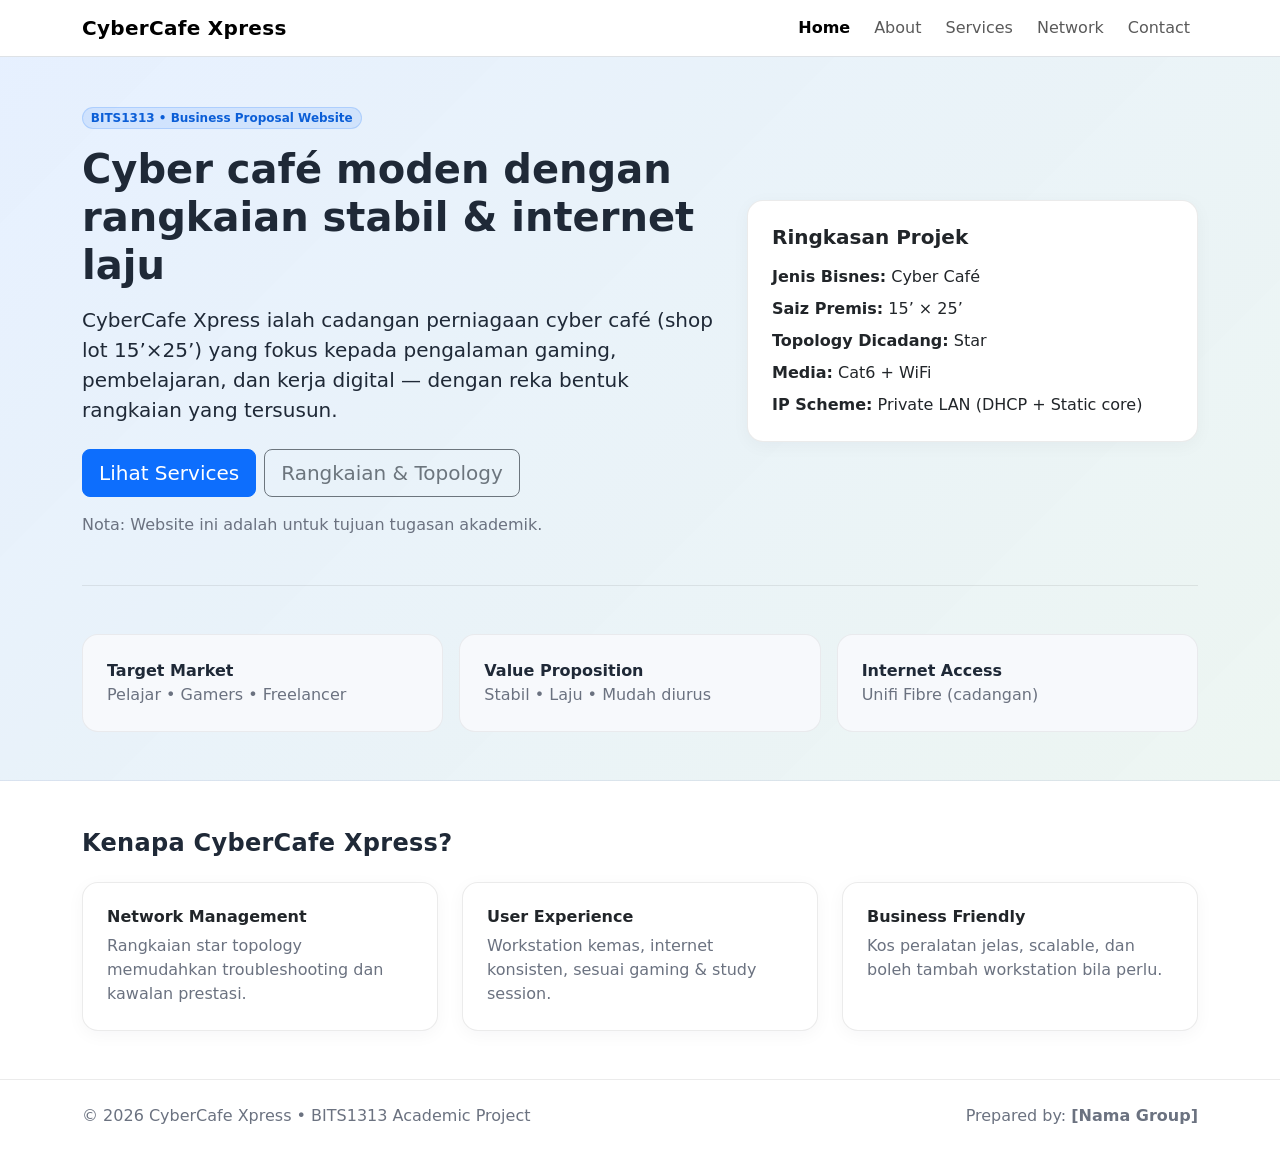
==== index.html @ 9e1070c5 "new file:   about.html 	new file:   assets/css/style.css 	new file:   contact.html 	new file:   inde" ====
<!doctype html>
<html lang="ms">
    <head>
        <meta charset="utf-8">
        <meta name="viewport" content="width=device-width, initial-scale=1">
        <title>CyberCafe Xpress | Home</title>

        <!-- Bootstrap 5.3 (CDN) -->
        <link
            href="https://cdn.jsdelivr.net/npm/bootstrap@5.3.3/dist/css/bootstrap.min.css"
            rel="stylesheet">
        <link href="assets/css/style.css" rel="stylesheet">
    </head>
    <body>

        <!-- Navbar -->
        <nav class="navbar navbar-expand-lg bg-white sticky-top border-bottom">
            <div class="container">
                <a class="navbar-brand fw-semibold" href="index.html">CyberCafe
                    Xpress</a>
                <button class="navbar-toggler" type="button"
                    data-bs-toggle="collapse" data-bs-target="#nav">
                    <span class="navbar-toggler-icon"></span>
                </button>
                <div class="collapse navbar-collapse" id="nav">
                    <ul class="navbar-nav ms-auto gap-lg-2">
                        <li class="nav-item"><a
                                class="nav-link active fw-semibold"
                                href="index.html">Home</a></li>
                        <li class="nav-item"><a class="nav-link"
                                href="about.html">About</a></li>
                        <li class="nav-item"><a class="nav-link"
                                href="services.html">Services</a></li>
                        <li class="nav-item"><a class="nav-link"
                                href="network.html">Network</a></li>
                        <li class="nav-item"><a class="nav-link"
                                href="contact.html">Contact</a></li>
                    </ul>
                </div>
            </div>
        </nav>

        <!-- Hero -->
        <header class="hero py-5">
            <div class="container">
                <div class="row align-items-center g-4">
                    <div class="col-lg-7">
                        <span
                            class="badge badge-soft rounded-pill mb-3">BITS1313
                            • Business Proposal Website</span>
                        <h1 class="display-6 fw-bold mb-3">Cyber café moden
                            dengan rangkaian stabil & internet laju</h1>
                        <p class="lead mb-4">
                            CyberCafe Xpress ialah cadangan perniagaan cyber
                            café (shop lot 15’×25’) yang fokus kepada
                            pengalaman gaming, pembelajaran, dan kerja digital —
                            dengan reka bentuk rangkaian yang tersusun.
                        </p>
                        <div class="d-flex flex-wrap gap-2">
                            <a class="btn btn-primary btn-lg"
                                href="services.html">Lihat Services</a>
                            <a class="btn btn-outline-secondary btn-lg"
                                href="network.html">Rangkaian & Topology</a>
                        </div>
                        <p class="small-muted mt-3 mb-0">
                            Nota: Website ini adalah untuk tujuan tugasan
                            akademik.
                        </p>
                    </div>

                    <div class="col-lg-5">
                        <div class="card rounded-4">
                            <div class="card-body p-4">
                                <h2 class="h5 fw-semibold mb-3">Ringkasan
                                    Projek</h2>
                                <ul class="list-unstyled mb-0">
                                    <li class="mb-2"><span
                                            class="fw-semibold">Jenis
                                            Bisnes:</span> Cyber Café</li>
                                    <li class="mb-2"><span
                                            class="fw-semibold">Saiz
                                            Premis:</span> 15’ × 25’</li>
                                    <li class="mb-2"><span
                                            class="fw-semibold">Topology
                                            Dicadang:</span> Star</li>
                                    <li class="mb-2"><span
                                            class="fw-semibold">Media:</span>
                                        Cat6 + WiFi</li>
                                    <li class="mb-0"><span
                                            class="fw-semibold">IP
                                            Scheme:</span> Private LAN (DHCP +
                                        Static core)</li>
                                </ul>
                            </div>
                        </div>
                    </div>

                </div>

                <hr class="soft my-5">

                <!-- KPI -->
                <div class="row g-3">
                    <div class="col-md-4">
                        <div class="kpi p-4">
                            <div class="fw-semibold">Target Market</div>
                            <div class="small-muted">Pelajar • Gamers •
                                Freelancer</div>
                        </div>
                    </div>
                    <div class="col-md-4">
                        <div class="kpi p-4">
                            <div class="fw-semibold">Value Proposition</div>
                            <div class="small-muted">Stabil • Laju • Mudah
                                diurus</div>
                        </div>
                    </div>
                    <div class="col-md-4">
                        <div class="kpi p-4">
                            <div class="fw-semibold">Internet Access</div>
                            <div class="small-muted">Unifi Fibre
                                (cadangan)</div>
                        </div>
                    </div>
                </div>

            </div>
        </header>

        <!-- Features -->
        <section class="py-5">
            <div class="container">
                <h2 class="h4 fw-bold section-title mb-4">Kenapa CyberCafe
                    Xpress?</h2>
                <div class="row g-4">
                    <div class="col-md-4">
                        <div class="card rounded-4 h-100">
                            <div class="card-body p-4">
                                <h3 class="h6 fw-semibold">Network
                                    Management</h3>
                                <p class="mb-0 small-muted">Rangkaian star
                                    topology memudahkan troubleshooting dan
                                    kawalan prestasi.</p>
                            </div>
                        </div>
                    </div>
                    <div class="col-md-4">
                        <div class="card rounded-4 h-100">
                            <div class="card-body p-4">
                                <h3 class="h6 fw-semibold">User Experience</h3>
                                <p class="mb-0 small-muted">Workstation kemas,
                                    internet konsisten, sesuai gaming & study
                                    session.</p>
                            </div>
                        </div>
                    </div>
                    <div class="col-md-4">
                        <div class="card rounded-4 h-100">
                            <div class="card-body p-4">
                                <h3 class="h6 fw-semibold">Business
                                    Friendly</h3>
                                <p class="mb-0 small-muted">Kos peralatan jelas,
                                    scalable, dan boleh tambah workstation bila
                                    perlu.</p>
                            </div>
                        </div>
                    </div>
                </div>
            </div>
        </section>

        <!-- Footer -->
        <footer class="footer py-4">
            <div
                class="container d-flex flex-wrap justify-content-between align-items-center gap-2">
                <div class="small-muted">© 2026 CyberCafe Xpress • BITS1313
                    Academic Project</div>
                <div class="small-muted">Prepared by: <span
                        class="fw-semibold">[Nama Group]</span></div>
            </div>
        </footer>

        <script
            src="https://cdn.jsdelivr.net/npm/bootstrap@5.3.3/dist/js/bootstrap.bundle.min.js"></script>
    </body>
</html>
---- assets/css/style.css ----
:root {
    --brand: #0d6efd;
    --bg-soft: #f7f9fc;
}

body {
    font-family: system-ui, -apple-system, "Segoe UI", Roboto, Arial, sans-serif;
    color: #1f2937;
}

.navbar-brand {
    letter-spacing: .3px;
}

.hero {
    background: linear-gradient(135deg, rgba(13, 110, 253, .10), rgba(25, 135, 84, .08));
    border-bottom: 1px solid rgba(0, 0, 0, .06);
}

.section-title {
    letter-spacing: .3px;
}

.card {
    border: 1px solid rgba(0, 0, 0, .08);
    box-shadow: 0 4px 18px rgba(15, 23, 42, .04);
}

.badge-soft {
    background: rgba(13, 110, 253, .10);
    color: #0b5ed7;
    border: 1px solid rgba(13, 110, 253, .18);
}

.kpi {
    background: var(--bg-soft);
    border: 1px solid rgba(0, 0, 0, .06);
    border-radius: 1rem;
}

.footer {
    border-top: 1px solid rgba(0, 0, 0, .08);
    background: #fff;
}

.small-muted {
    color: #6b7280;
}

.table thead th {
    background: #f1f5f9;
}

.topology {
    background: var(--bg-soft);
    border: 1px solid rgba(0, 0, 0, .06);
    border-radius: 1rem;
    padding: 1.25rem;
}

.topo-node {
    border: 1px solid rgba(0, 0, 0, .10);
    border-radius: .9rem;
    background: #fff;
    padding: 1rem;
    height: 100%;
}

hr.soft {
    border-top: 1px solid rgba(0, 0, 0, .08);
    opacity: 1;
}
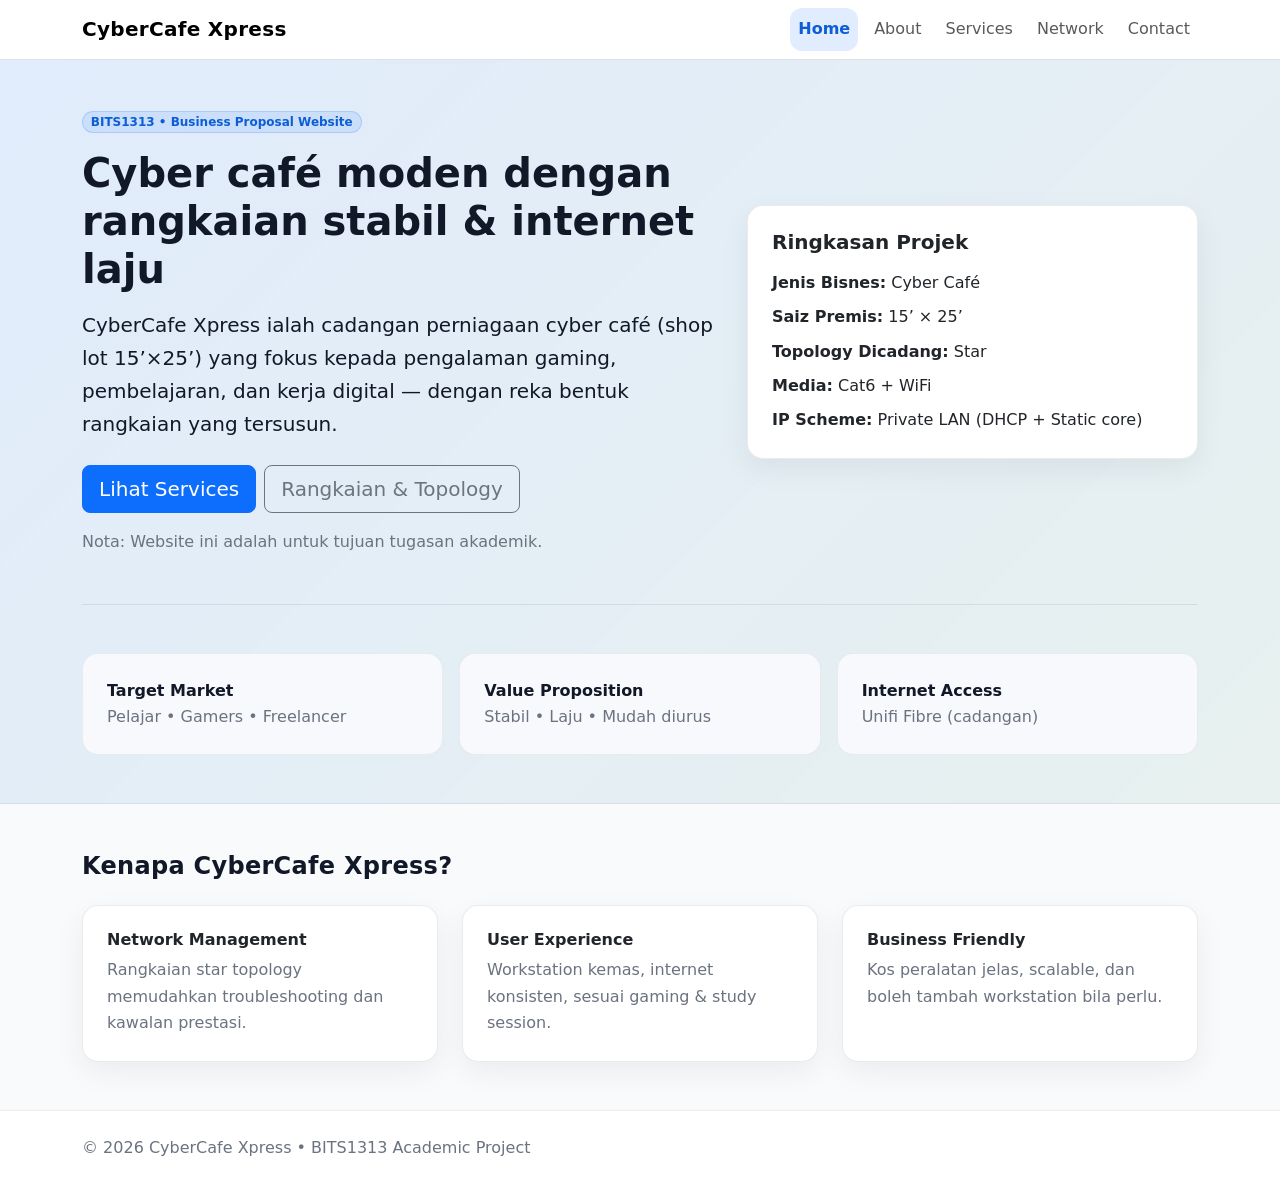
==== commit 1883da7d: "Change the commit message to reflect the changes made." ====
--- a/index.html
+++ b/index.html
@@ -175,8 +175,6 @@
                 class="container d-flex flex-wrap justify-content-between align-items-center gap-2">
                 <div class="small-muted">© 2026 CyberCafe Xpress • BITS1313
                     Academic Project</div>
-                <div class="small-muted">Prepared by: <span
-                        class="fw-semibold">[Nama Group]</span></div>
             </div>
         </footer>
 
--- a/assets/css/style.css
+++ b/assets/css/style.css
@@ -1,15 +1,55 @@
 :root {
     --brand: #0d6efd;
     --bg-soft: #f7f9fc;
+
+    --page-bg: #f8fafc;
+    --surface: #ffffff;
+    --text: #111827;
+    --muted: #6b7280;
+    --border: rgba(15, 23, 42, .10);
+    --shadow: 0 10px 30px rgba(15, 23, 42, .06);
 }
 
 body {
     font-family: system-ui, -apple-system, "Segoe UI", Roboto, Arial, sans-serif;
-    color: #1f2937;
+    background: var(--page-bg);
+    color: var(--text);
+    line-height: 1.65;
+    -webkit-font-smoothing: antialiased;
+    -moz-osx-font-smoothing: grayscale;
+}
+
+a {
+    text-underline-offset: .18em;
+    text-decoration-thickness: .08em;
+}
+
+:focus-visible {
+    outline: 3px solid rgba(13, 110, 253, .35);
+    outline-offset: 2px;
 }
 
 .navbar-brand {
     letter-spacing: .3px;
+}
+
+.navbar {
+    background: rgba(255, 255, 255, .92);
+    backdrop-filter: saturate(120%) blur(8px);
+}
+
+.navbar .nav-link {
+    border-radius: .75rem;
+    padding: .5rem .75rem;
+}
+
+.navbar .nav-link:hover {
+    background: rgba(13, 110, 253, .08);
+}
+
+.navbar .nav-link.active {
+    background: rgba(13, 110, 253, .12);
+    color: #0b5ed7;
 }
 
 .hero {
@@ -22,8 +62,9 @@
 }
 
 .card {
+    background: var(--surface);
     border: 1px solid rgba(0, 0, 0, .08);
-    box-shadow: 0 4px 18px rgba(15, 23, 42, .04);
+    box-shadow: var(--shadow);
 }
 
 .badge-soft {
@@ -44,11 +85,20 @@
 }
 
 .small-muted {
-    color: #6b7280;
+    color: var(--muted);
 }
 
 .table thead th {
     background: #f1f5f9;
+}
+
+.table {
+    --bs-table-border-color: rgba(15, 23, 42, .10);
+}
+
+.table td,
+.table th {
+    vertical-align: middle;
 }
 
 .topology {
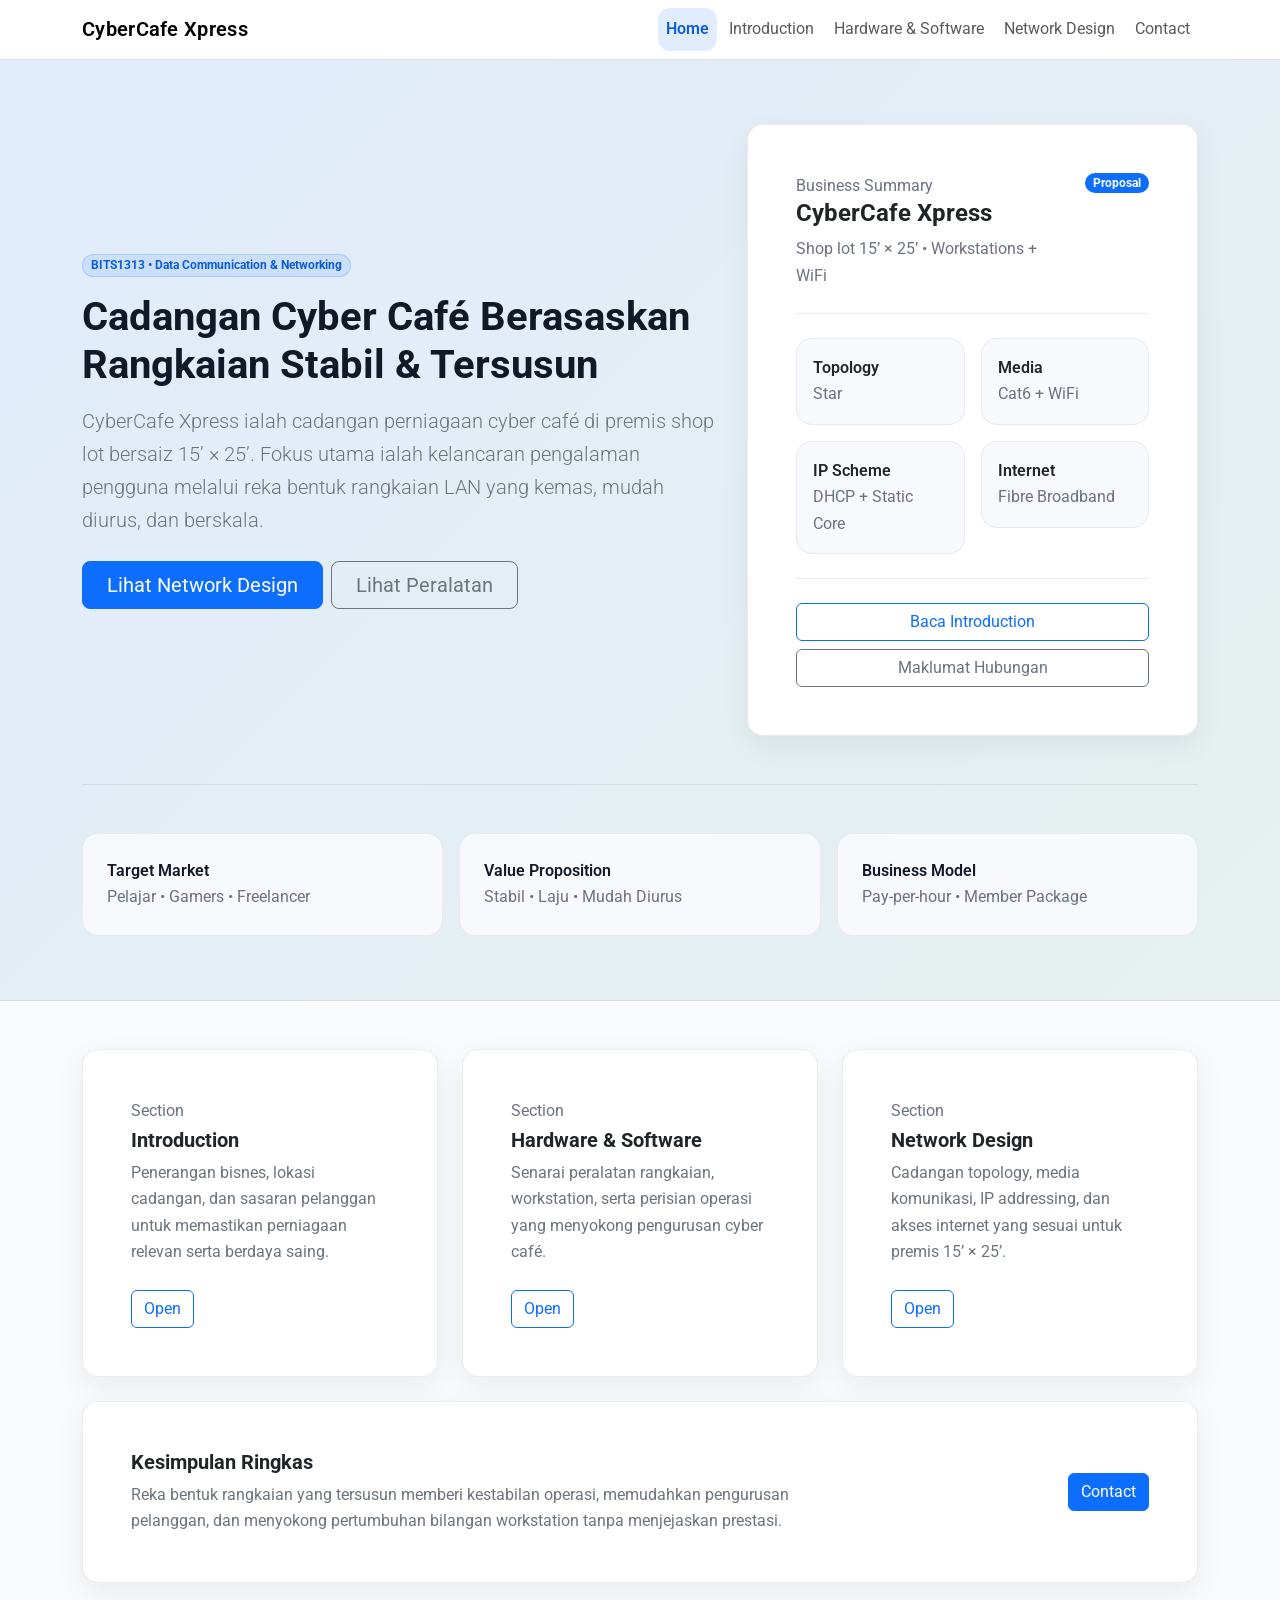
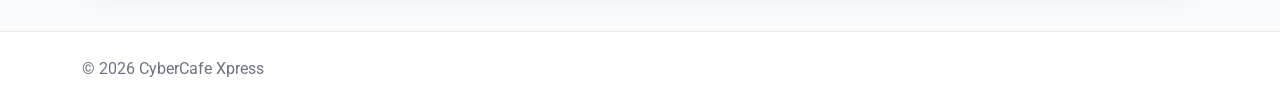
==== commit 2c6ef586: "modified the footer to remove group name references" ====
--- a/index.html
+++ b/index.html
@@ -5,7 +5,9 @@
         <meta name="viewport" content="width=device-width, initial-scale=1">
         <title>CyberCafe Xpress | Home</title>
 
-        <!-- Bootstrap 5.3 (CDN) -->
+        <link
+            href="https://fonts.googleapis.com/css2?family=Google+Sans:wght@400;500;600;700&family=Roboto:wght@400;500;700&display=swap"
+            rel="stylesheet">
         <link
             href="https://cdn.jsdelivr.net/npm/bootstrap@5.3.3/dist/css/bootstrap.min.css"
             rel="stylesheet">
@@ -13,26 +15,31 @@
     </head>
     <body>
 
-        <!-- Navbar -->
-        <nav class="navbar navbar-expand-lg bg-white sticky-top border-bottom">
+        <nav class="navbar navbar-expand-lg sticky-top border-bottom">
             <div class="container">
                 <a class="navbar-brand fw-semibold" href="index.html">CyberCafe
                     Xpress</a>
                 <button class="navbar-toggler" type="button"
-                    data-bs-toggle="collapse" data-bs-target="#nav">
+                    data-bs-toggle="collapse" data-bs-target="#nav"
+                    aria-controls="nav" aria-expanded="false"
+                    aria-label="Toggle navigation">
                     <span class="navbar-toggler-icon"></span>
                 </button>
+
                 <div class="collapse navbar-collapse" id="nav">
-                    <ul class="navbar-nav ms-auto gap-lg-2">
+                    <ul
+                        class="navbar-nav ms-auto gap-lg-1 align-items-lg-center">
                         <li class="nav-item"><a
                                 class="nav-link active fw-semibold"
-                                href="index.html">Home</a></li>
-                        <li class="nav-item"><a class="nav-link"
-                                href="about.html">About</a></li>
-                        <li class="nav-item"><a class="nav-link"
-                                href="services.html">Services</a></li>
-                        <li class="nav-item"><a class="nav-link"
-                                href="network.html">Network</a></li>
+                                href="index.html"
+                                aria-current="page">Home</a></li>
+                        <li class="nav-item"><a class="nav-link"
+                                href="about.html">Introduction</a></li>
+                        <li class="nav-item"><a class="nav-link"
+                                href="services.html">Hardware &
+                                Software</a></li>
+                        <li class="nav-item"><a class="nav-link"
+                                href="network.html">Network Design</a></li>
                         <li class="nav-item"><a class="nav-link"
                                 href="contact.html">Contact</a></li>
                     </ul>
@@ -40,66 +47,100 @@
             </div>
         </nav>
 
-        <!-- Hero -->
         <header class="hero py-5">
-            <div class="container">
+            <div class="container py-lg-3">
                 <div class="row align-items-center g-4">
                     <div class="col-lg-7">
                         <span
                             class="badge badge-soft rounded-pill mb-3">BITS1313
-                            • Business Proposal Website</span>
-                        <h1 class="display-6 fw-bold mb-3">Cyber café moden
-                            dengan rangkaian stabil & internet laju</h1>
-                        <p class="lead mb-4">
+                            • Data Communication & Networking</span>
+                        <h1 class="display-6 fw-bold mb-3">Cadangan Cyber Café
+                            Berasaskan Rangkaian Stabil & Tersusun</h1>
+                        <p class="lead text-secondary mb-4">
                             CyberCafe Xpress ialah cadangan perniagaan cyber
-                            café (shop lot 15’×25’) yang fokus kepada
-                            pengalaman gaming, pembelajaran, dan kerja digital —
-                            dengan reka bentuk rangkaian yang tersusun.
+                            café di premis shop lot bersaiz 15’ × 25’. Fokus
+                            utama ialah
+                            kelancaran pengalaman pengguna melalui reka bentuk
+                            rangkaian LAN yang kemas, mudah diurus, dan
+                            berskala.
                         </p>
                         <div class="d-flex flex-wrap gap-2">
-                            <a class="btn btn-primary btn-lg"
-                                href="services.html">Lihat Services</a>
-                            <a class="btn btn-outline-secondary btn-lg"
-                                href="network.html">Rangkaian & Topology</a>
-                        </div>
-                        <p class="small-muted mt-3 mb-0">
-                            Nota: Website ini adalah untuk tujuan tugasan
-                            akademik.
-                        </p>
+                            <a class="btn btn-primary btn-lg px-4"
+                                href="network.html">Lihat Network Design</a>
+                            <a class="btn btn-outline-secondary btn-lg px-4"
+                                href="services.html">Lihat Peralatan</a>
+                        </div>
                     </div>
 
                     <div class="col-lg-5">
                         <div class="card rounded-4">
-                            <div class="card-body p-4">
-                                <h2 class="h5 fw-semibold mb-3">Ringkasan
-                                    Projek</h2>
-                                <ul class="list-unstyled mb-0">
-                                    <li class="mb-2"><span
-                                            class="fw-semibold">Jenis
-                                            Bisnes:</span> Cyber Café</li>
-                                    <li class="mb-2"><span
-                                            class="fw-semibold">Saiz
-                                            Premis:</span> 15’ × 25’</li>
-                                    <li class="mb-2"><span
-                                            class="fw-semibold">Topology
-                                            Dicadang:</span> Star</li>
-                                    <li class="mb-2"><span
-                                            class="fw-semibold">Media:</span>
-                                        Cat6 + WiFi</li>
-                                    <li class="mb-0"><span
-                                            class="fw-semibold">IP
-                                            Scheme:</span> Private LAN (DHCP +
-                                        Static core)</li>
-                                </ul>
-                            </div>
-                        </div>
-                    </div>
-
+                            <div class="card-body p-4 p-lg-5">
+                                <div
+                                    class="d-flex align-items-start justify-content-between gap-3">
+                                    <div>
+                                        <div class="small-muted">Business
+                                            Summary</div>
+                                        <div class="h4 fw-bold mb-2">CyberCafe
+                                            Xpress</div>
+                                        <div class="small-muted mb-0">Shop lot
+                                            15’ × 25’ • Workstations +
+                                            WiFi</div>
+                                    </div>
+                                    <span
+                                        class="badge text-bg-primary rounded-pill">Proposal</span>
+                                </div>
+
+                                <hr class="soft my-4">
+
+                                <div class="row g-3">
+                                    <div class="col-6">
+                                        <div class="kpi p-3">
+                                            <div
+                                                class="fw-semibold">Topology</div>
+                                            <div class="small-muted">Star</div>
+                                        </div>
+                                    </div>
+                                    <div class="col-6">
+                                        <div class="kpi p-3">
+                                            <div class="fw-semibold">Media</div>
+                                            <div class="small-muted">Cat6 +
+                                                WiFi</div>
+                                        </div>
+                                    </div>
+                                    <div class="col-6">
+                                        <div class="kpi p-3">
+                                            <div class="fw-semibold">IP
+                                                Scheme</div>
+                                            <div class="small-muted">DHCP +
+                                                Static Core</div>
+                                        </div>
+                                    </div>
+                                    <div class="col-6">
+                                        <div class="kpi p-3">
+                                            <div
+                                                class="fw-semibold">Internet</div>
+                                            <div class="small-muted">Fibre
+                                                Broadband</div>
+                                        </div>
+                                    </div>
+                                </div>
+
+                                <hr class="soft my-4">
+
+                                <div class="d-flex flex-wrap gap-2">
+                                    <a class="btn btn-outline-primary w-100"
+                                        href="about.html">Baca Introduction</a>
+                                    <a class="btn btn-outline-secondary w-100"
+                                        href="contact.html">Maklumat
+                                        Hubungan</a>
+                                </div>
+                            </div>
+                        </div>
+                    </div>
                 </div>
 
                 <hr class="soft my-5">
 
-                <!-- KPI -->
                 <div class="row g-3">
                     <div class="col-md-4">
                         <div class="kpi p-4">
@@ -112,69 +153,102 @@
                         <div class="kpi p-4">
                             <div class="fw-semibold">Value Proposition</div>
                             <div class="small-muted">Stabil • Laju • Mudah
-                                diurus</div>
+                                Diurus</div>
                         </div>
                     </div>
                     <div class="col-md-4">
                         <div class="kpi p-4">
-                            <div class="fw-semibold">Internet Access</div>
-                            <div class="small-muted">Unifi Fibre
-                                (cadangan)</div>
-                        </div>
-                    </div>
-                </div>
-
+                            <div class="fw-semibold">Business Model</div>
+                            <div class="small-muted">Pay-per-hour • Member
+                                Package</div>
+                        </div>
+                    </div>
+                </div>
             </div>
         </header>
 
-        <!-- Features -->
-        <section class="py-5">
+        <main class="py-5">
             <div class="container">
-                <h2 class="h4 fw-bold section-title mb-4">Kenapa CyberCafe
-                    Xpress?</h2>
                 <div class="row g-4">
-                    <div class="col-md-4">
+                    <div class="col-lg-4">
                         <div class="card rounded-4 h-100">
-                            <div class="card-body p-4">
-                                <h3 class="h6 fw-semibold">Network
-                                    Management</h3>
-                                <p class="mb-0 small-muted">Rangkaian star
-                                    topology memudahkan troubleshooting dan
-                                    kawalan prestasi.</p>
-                            </div>
-                        </div>
-                    </div>
-                    <div class="col-md-4">
+                            <div class="card-body p-4 p-lg-5">
+                                <div class="small-muted mb-1">Section</div>
+                                <h2 class="h5 fw-bold mb-2">Introduction</h2>
+                                <p class="text-secondary mb-4">
+                                    Penerangan bisnes, lokasi cadangan, dan
+                                    sasaran pelanggan untuk memastikan
+                                    perniagaan relevan serta berdaya saing.
+                                </p>
+                                <a class="btn btn-outline-primary"
+                                    href="about.html">Open</a>
+                            </div>
+                        </div>
+                    </div>
+
+                    <div class="col-lg-4">
                         <div class="card rounded-4 h-100">
-                            <div class="card-body p-4">
-                                <h3 class="h6 fw-semibold">User Experience</h3>
-                                <p class="mb-0 small-muted">Workstation kemas,
-                                    internet konsisten, sesuai gaming & study
-                                    session.</p>
-                            </div>
-                        </div>
-                    </div>
-                    <div class="col-md-4">
+                            <div class="card-body p-4 p-lg-5">
+                                <div class="small-muted mb-1">Section</div>
+                                <h2 class="h5 fw-bold mb-2">Hardware &
+                                    Software</h2>
+                                <p class="text-secondary mb-4">
+                                    Senarai peralatan rangkaian, workstation,
+                                    serta perisian operasi yang menyokong
+                                    pengurusan cyber café.
+                                </p>
+                                <a class="btn btn-outline-primary"
+                                    href="services.html">Open</a>
+                            </div>
+                        </div>
+                    </div>
+
+                    <div class="col-lg-4">
                         <div class="card rounded-4 h-100">
-                            <div class="card-body p-4">
-                                <h3 class="h6 fw-semibold">Business
-                                    Friendly</h3>
-                                <p class="mb-0 small-muted">Kos peralatan jelas,
-                                    scalable, dan boleh tambah workstation bila
-                                    perlu.</p>
-                            </div>
-                        </div>
-                    </div>
-                </div>
-            </div>
-        </section>
-
-        <!-- Footer -->
+                            <div class="card-body p-4 p-lg-5">
+                                <div class="small-muted mb-1">Section</div>
+                                <h2 class="h5 fw-bold mb-2">Network Design</h2>
+                                <p class="text-secondary mb-4">
+                                    Cadangan topology, media komunikasi, IP
+                                    addressing, dan akses internet yang sesuai
+                                    untuk premis 15’ × 25’.
+                                </p>
+                                <a class="btn btn-outline-primary"
+                                    href="network.html">Open</a>
+                            </div>
+                        </div>
+                    </div>
+                </div>
+
+                <div class="card rounded-4 mt-4">
+                    <div class="card-body p-4 p-lg-5">
+                        <div class="row align-items-center g-3">
+                            <div class="col-lg-8">
+                                <h3 class="h5 fw-bold mb-2">Kesimpulan
+                                    Ringkas</h3>
+                                <p class="text-secondary mb-0">
+                                    Reka bentuk rangkaian yang tersusun memberi
+                                    kestabilan operasi, memudahkan pengurusan
+                                    pelanggan, dan
+                                    menyokong pertumbuhan bilangan workstation
+                                    tanpa menjejaskan prestasi.
+                                </p>
+                            </div>
+                            <div class="col-lg-4 text-lg-end">
+                                <a class="btn btn-primary"
+                                    href="contact.html">Contact</a>
+                            </div>
+                        </div>
+                    </div>
+                </div>
+
+            </div>
+        </main>
+
         <footer class="footer py-4">
             <div
                 class="container d-flex flex-wrap justify-content-between align-items-center gap-2">
-                <div class="small-muted">© 2026 CyberCafe Xpress • BITS1313
-                    Academic Project</div>
+                <div class="small-muted">© 2026 CyberCafe Xpress</div>
             </div>
         </footer>
 
--- a/assets/css/style.css
+++ b/assets/css/style.css
@@ -8,10 +8,13 @@
     --muted: #6b7280;
     --border: rgba(15, 23, 42, .10);
     --shadow: 0 10px 30px rgba(15, 23, 42, .06);
+
+    /* Typography */
+    --bs-font-sans-serif: "Google Sans", Roboto, system-ui, -apple-system, "Segoe UI", Arial, sans-serif;
 }
 
 body {
-    font-family: system-ui, -apple-system, "Segoe UI", Roboto, Arial, sans-serif;
+    font-family: var(--bs-font-sans-serif);
     background: var(--page-bg);
     color: var(--text);
     line-height: 1.65;
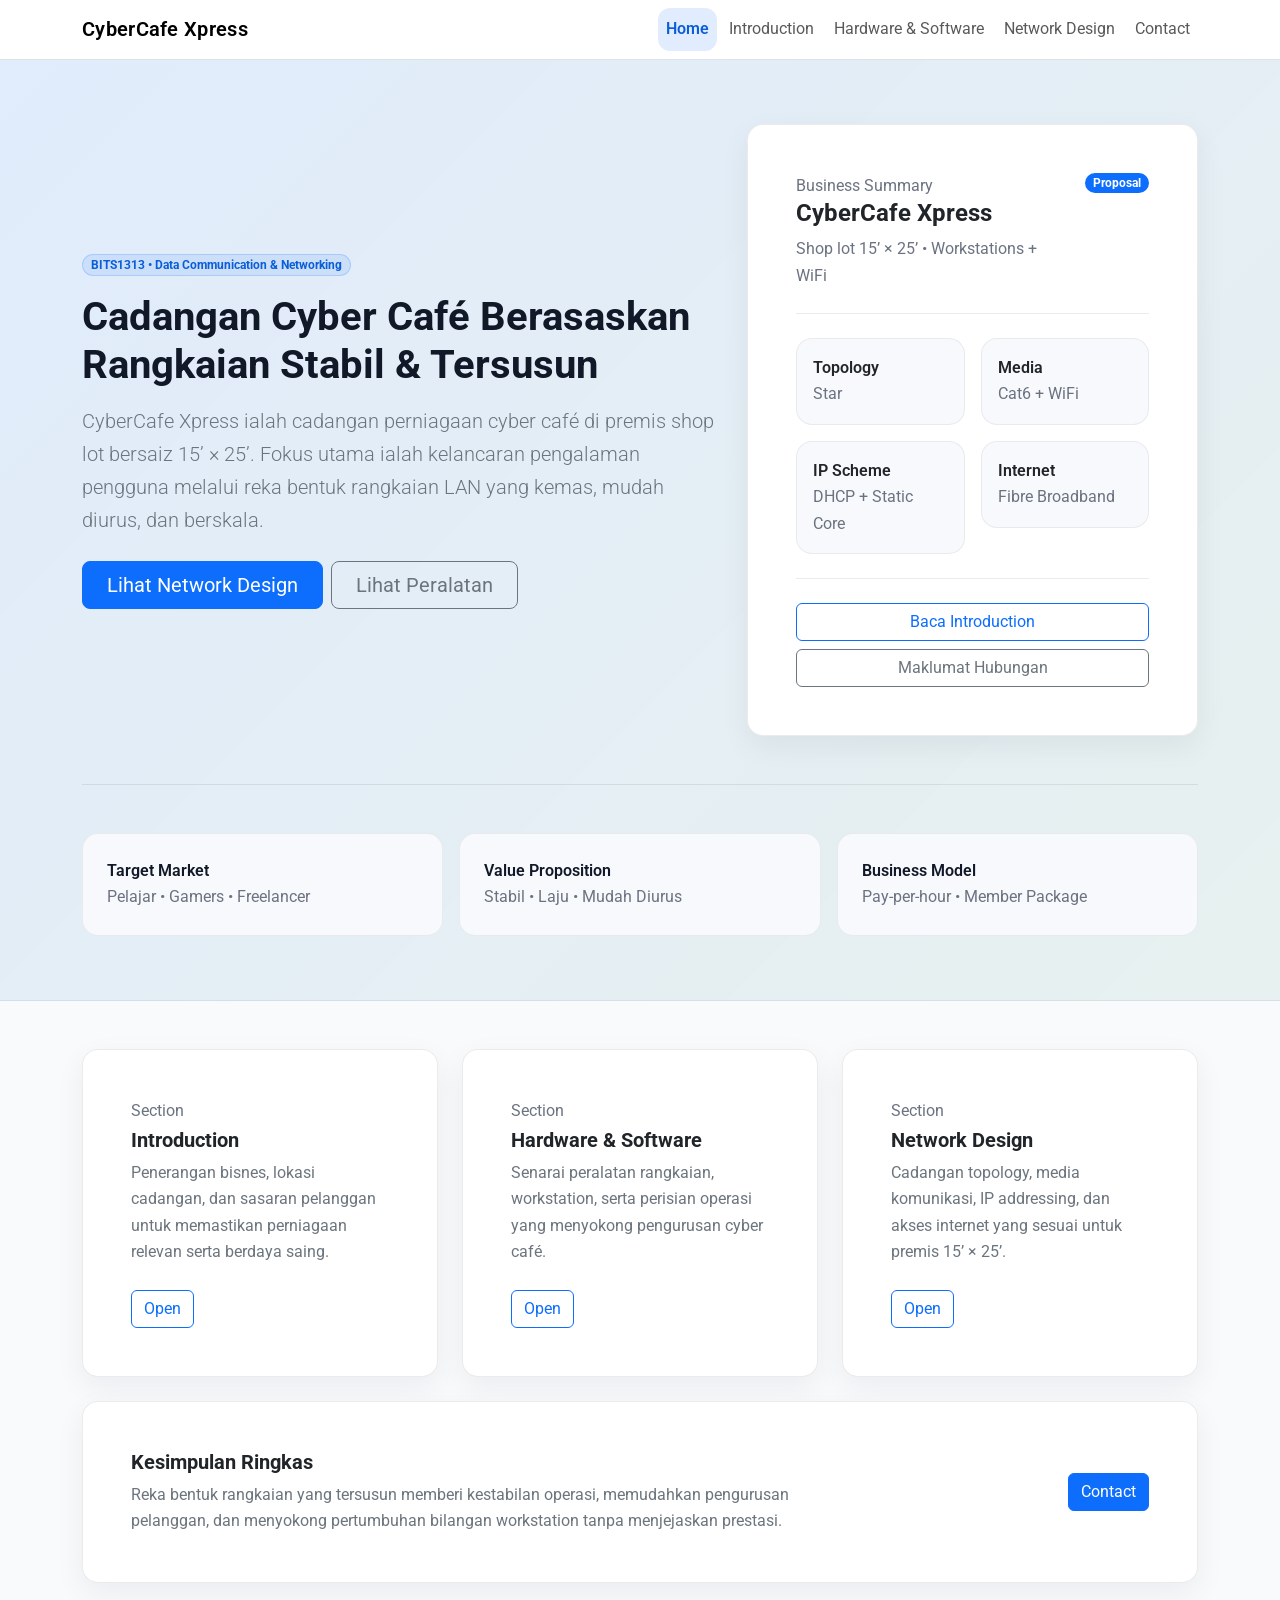
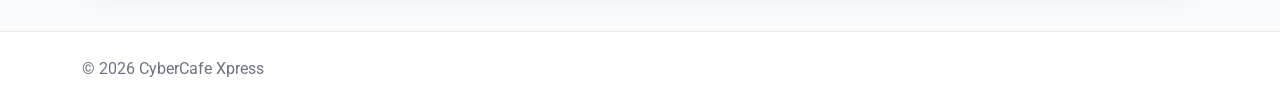
==== commit f90252c1: "Redesign and add AOS animations" ====
--- a/index.html
+++ b/index.html
@@ -11,6 +11,7 @@
         <link
             href="https://cdn.jsdelivr.net/npm/bootstrap@5.3.3/dist/css/bootstrap.min.css"
             rel="stylesheet">
+        <link href="https://unpkg.com/aos@2.3.1/dist/aos.css" rel="stylesheet">
         <link href="assets/css/style.css" rel="stylesheet">
     </head>
     <body>
@@ -50,7 +51,7 @@
         <header class="hero py-5">
             <div class="container py-lg-3">
                 <div class="row align-items-center g-4">
-                    <div class="col-lg-7">
+                    <div class="col-lg-7" data-aos="fade-up">
                         <span
                             class="badge badge-soft rounded-pill mb-3">BITS1313
                             • Data Communication & Networking</span>
@@ -72,7 +73,7 @@
                         </div>
                     </div>
 
-                    <div class="col-lg-5">
+                    <div class="col-lg-5" data-aos="fade-left" data-aos-delay="100">
                         <div class="card rounded-4">
                             <div class="card-body p-4 p-lg-5">
                                 <div
@@ -143,21 +144,21 @@
 
                 <div class="row g-3">
                     <div class="col-md-4">
-                        <div class="kpi p-4">
+                        <div class="kpi p-4" data-aos="zoom-in" data-aos-delay="0">
                             <div class="fw-semibold">Target Market</div>
                             <div class="small-muted">Pelajar • Gamers •
                                 Freelancer</div>
                         </div>
                     </div>
                     <div class="col-md-4">
-                        <div class="kpi p-4">
+                        <div class="kpi p-4" data-aos="zoom-in" data-aos-delay="50">
                             <div class="fw-semibold">Value Proposition</div>
                             <div class="small-muted">Stabil • Laju • Mudah
                                 Diurus</div>
                         </div>
                     </div>
                     <div class="col-md-4">
-                        <div class="kpi p-4">
+                        <div class="kpi p-4" data-aos="zoom-in" data-aos-delay="100">
                             <div class="fw-semibold">Business Model</div>
                             <div class="small-muted">Pay-per-hour • Member
                                 Package</div>
@@ -171,7 +172,7 @@
             <div class="container">
                 <div class="row g-4">
                     <div class="col-lg-4">
-                        <div class="card rounded-4 h-100">
+                        <div class="card rounded-4 h-100" data-aos="fade-up">
                             <div class="card-body p-4 p-lg-5">
                                 <div class="small-muted mb-1">Section</div>
                                 <h2 class="h5 fw-bold mb-2">Introduction</h2>
@@ -187,7 +188,7 @@
                     </div>
 
                     <div class="col-lg-4">
-                        <div class="card rounded-4 h-100">
+                        <div class="card rounded-4 h-100" data-aos="fade-up" data-aos-delay="50">
                             <div class="card-body p-4 p-lg-5">
                                 <div class="small-muted mb-1">Section</div>
                                 <h2 class="h5 fw-bold mb-2">Hardware &
@@ -204,7 +205,7 @@
                     </div>
 
                     <div class="col-lg-4">
-                        <div class="card rounded-4 h-100">
+                        <div class="card rounded-4 h-100" data-aos="fade-up" data-aos-delay="100">
                             <div class="card-body p-4 p-lg-5">
                                 <div class="small-muted mb-1">Section</div>
                                 <h2 class="h5 fw-bold mb-2">Network Design</h2>
@@ -220,7 +221,7 @@
                     </div>
                 </div>
 
-                <div class="card rounded-4 mt-4">
+                <div class="card rounded-4 mt-4" data-aos="fade-up">
                     <div class="card-body p-4 p-lg-5">
                         <div class="row align-items-center g-3">
                             <div class="col-lg-8">
@@ -254,5 +255,15 @@
 
         <script
             src="https://cdn.jsdelivr.net/npm/bootstrap@5.3.3/dist/js/bootstrap.bundle.min.js"></script>
+        <script src="https://unpkg.com/aos@2.3.1/dist/aos.js"></script>
+        <script>
+            AOS.init({
+                once: true,
+                duration: 650,
+                offset: 90,
+                easing: "ease-out",
+                disable: window.matchMedia("(prefers-reduced-motion: reduce)").matches
+            });
+        </script>
     </body>
 </html>
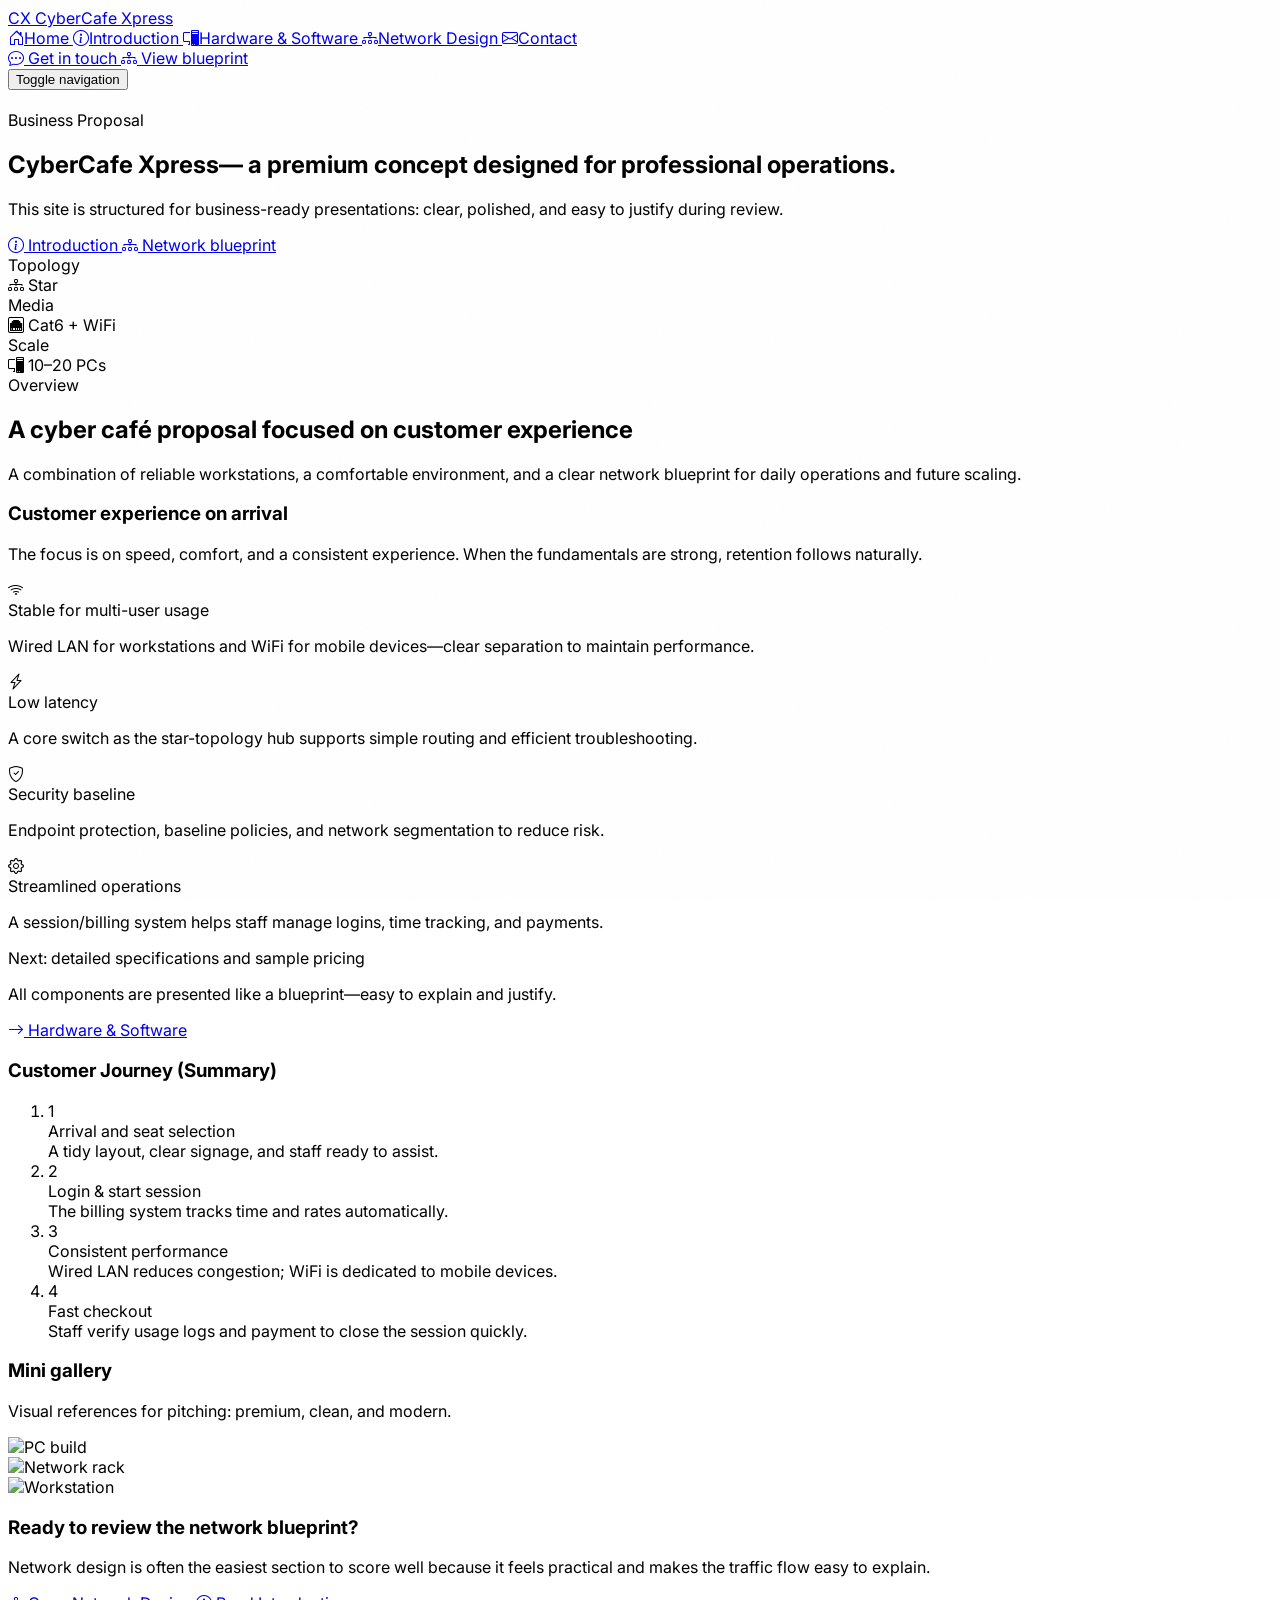
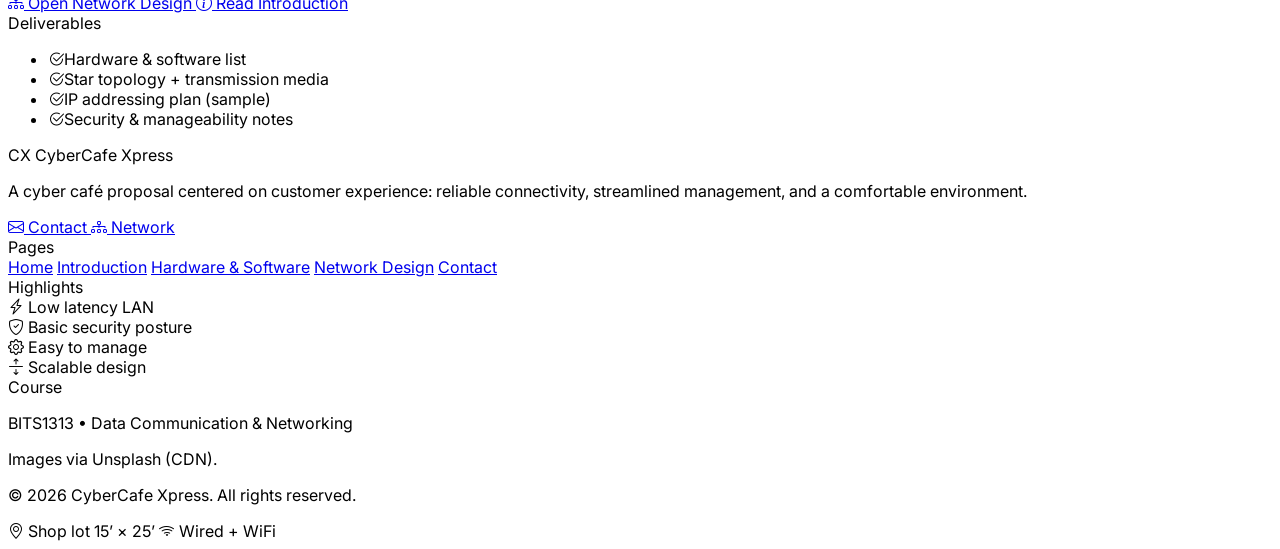
==== commit 7ebb4e34: "New design" ====
--- a/index.html
+++ b/index.html
@@ -1,269 +1,485 @@
 <!doctype html>
-<html lang="ms">
-    <head>
-        <meta charset="utf-8">
-        <meta name="viewport" content="width=device-width, initial-scale=1">
-        <title>CyberCafe Xpress | Home</title>
-
-        <link
-            href="https://fonts.googleapis.com/css2?family=Google+Sans:wght@400;500;600;700&family=Roboto:wght@400;500;700&display=swap"
-            rel="stylesheet">
-        <link
-            href="https://cdn.jsdelivr.net/npm/bootstrap@5.3.3/dist/css/bootstrap.min.css"
-            rel="stylesheet">
-        <link href="https://unpkg.com/aos@2.3.1/dist/aos.css" rel="stylesheet">
-        <link href="assets/css/style.css" rel="stylesheet">
-    </head>
-    <body>
-
-        <nav class="navbar navbar-expand-lg sticky-top border-bottom">
-            <div class="container">
-                <a class="navbar-brand fw-semibold" href="index.html">CyberCafe
-                    Xpress</a>
-                <button class="navbar-toggler" type="button"
-                    data-bs-toggle="collapse" data-bs-target="#nav"
-                    aria-controls="nav" aria-expanded="false"
-                    aria-label="Toggle navigation">
-                    <span class="navbar-toggler-icon"></span>
-                </button>
-
-                <div class="collapse navbar-collapse" id="nav">
-                    <ul
-                        class="navbar-nav ms-auto gap-lg-1 align-items-lg-center">
-                        <li class="nav-item"><a
-                                class="nav-link active fw-semibold"
-                                href="index.html"
-                                aria-current="page">Home</a></li>
-                        <li class="nav-item"><a class="nav-link"
-                                href="about.html">Introduction</a></li>
-                        <li class="nav-item"><a class="nav-link"
-                                href="services.html">Hardware &
-                                Software</a></li>
-                        <li class="nav-item"><a class="nav-link"
-                                href="network.html">Network Design</a></li>
-                        <li class="nav-item"><a class="nav-link"
-                                href="contact.html">Contact</a></li>
-                    </ul>
-                </div>
-            </div>
-        </nav>
-
-        <header class="hero py-5">
-            <div class="container py-lg-3">
-                <div class="row align-items-center g-4">
-                    <div class="col-lg-7" data-aos="fade-up">
-                        <span
-                            class="badge badge-soft rounded-pill mb-3">BITS1313
-                            • Data Communication & Networking</span>
-                        <h1 class="display-6 fw-bold mb-3">Cadangan Cyber Café
-                            Berasaskan Rangkaian Stabil & Tersusun</h1>
-                        <p class="lead text-secondary mb-4">
-                            CyberCafe Xpress ialah cadangan perniagaan cyber
-                            café di premis shop lot bersaiz 15’ × 25’. Fokus
-                            utama ialah
-                            kelancaran pengalaman pengguna melalui reka bentuk
-                            rangkaian LAN yang kemas, mudah diurus, dan
-                            berskala.
+<html lang="en" class="h-full">
+
+<head>
+    <meta charset="utf-8">
+    <meta name="viewport" content="width=device-width, initial-scale=1">
+    <title>CyberCafe Xpress | Home</title>
+    <meta name="description" content="Landing page for the CyberCafe Xpress proposal: customer experience, hardware/software, and network design.">
+    <link rel="preconnect" href="https://fonts.googleapis.com">
+    <link rel="preconnect" href="https://fonts.gstatic.com" crossorigin>
+    <link href="https://fonts.googleapis.com/css2?family=Google+Sans:wght@400;500;600;700&family=Inter:wght@400;500;600;700&display=swap" rel="stylesheet">
+    <link href="https://cdn.jsdelivr.net/npm/bootstrap-icons@1.11.3/font/bootstrap-icons.min.css" rel="stylesheet">
+    <link href="https://unpkg.com/aos@2.3.1/dist/aos.css" rel="stylesheet">
+    <script src="https://cdn.tailwindcss.com"></script>
+    <script>
+        tailwind.config = {
+            theme: {
+                extend: {
+                    fontFamily: {
+                        sans: ['Google Sans', 'Inter', 'ui-sans-serif', 'system-ui', '-apple-system', 'Segoe UI', 'Roboto', 'Arial', 'sans-serif']
+                    },
+                    colors: {
+                        brand: {
+                            50: '#eff6ff',
+                            100: '#dbeafe',
+                            200: '#bfdbfe',
+                            300: '#93c5fd',
+                            400: '#60a5fa',
+                            500: '#3b82f6',
+                            600: '#2563eb',
+                            700: '#1d4ed8',
+                            800: '#1e40af',
+                            900: '#1e3a8a'
+                        },
+                        ink: {
+                            50: '#f8fafc',
+                            100: '#f1f5f9',
+                            200: '#e2e8f0',
+                            300: '#cbd5e1',
+                            400: '#94a3b8',
+                            500: '#64748b',
+                            600: '#475569',
+                            700: '#334155',
+                            800: '#1f2937',
+                            900: '#0b1220',
+                            950: '#05070b'
+                        }
+                    },
+                    boxShadow: {
+                        soft: '0 14px 40px rgba(15, 23, 42, 0.12)',
+                        glow: '0 24px 90px rgba(37, 99, 235, 0.18)'
+                    }
+                }
+            }
+        }
+    </script>
+    <style>
+        :root {
+            color-scheme: light;
+        }
+
+        html {
+            scroll-behavior: smooth;
+        }
+
+        body {
+            font-family: 'Google Sans', Inter, ui-sans-serif, system-ui, -apple-system, 'Segoe UI', Roboto, Arial, sans-serif;
+        }
+
+        [x-cloak] {
+            display: none !important;
+        }
+
+        :focus-visible {
+            outline: 3px solid rgba(37, 99, 235, .35);
+            outline-offset: 3px;
+            border-radius: 14px;
+        }
+
+        /* soft noise */
+        .noise::before {
+            content: '';
+            position: fixed;
+            inset: 0;
+            pointer-events: none;
+            opacity: .06;
+            background-image: url("data:image/svg+xml,%3Csvg xmlns='http://www.w3.org/2000/svg' width='260' height='260'%3E%3Cfilter id='n'%3E%3CfeTurbulence type='fractalNoise' baseFrequency='.8' numOctaves='3' stitchTiles='stitch'/%3E%3C/filter%3E%3Crect width='260' height='260' filter='url(%23n)' opacity='.35'/%3E%3C/svg%3E");
+            mix-blend-mode: multiply;
+        }
+    </style>
+    <script defer src="https://unpkg.com/alpinejs@3.x.x/dist/cdn.min.js"></script>
+</head>
+
+<body class="noise min-h-screen bg-slate-50 text-ink-900 antialiased">
+    <header x-data="{ open:false }" @keydown.escape.window="open=false" class="sticky top-0 z-50">
+        <div class="border-b border-slate-200/70 bg-white/75 backdrop-blur supports-[backdrop-filter]:bg-white/60">
+            <div class="mx-auto max-w-7xl px-4">
+                <div class="flex items-center justify-between py-3">
+                    <a href="index.html" class="group flex items-center gap-3 font-bold tracking-tight">
+                        <span class="relative inline-flex h-10 w-10 items-center justify-center rounded-2xl bg-ink-950 text-white shadow-soft">
+                            <span class="absolute -inset-1 rounded-2xl bg-gradient-to-tr from-brand-600/30 via-sky-400/20 to-fuchsia-500/20 blur opacity-0 transition group-hover:opacity-100"></span>
+                            <span class="relative">CX</span>
+                        </span>
+                        <span class="text-ink-900">CyberCafe Xpress</span>
+                    </a>
+
+                    <nav class="hidden lg:flex items-center gap-1">
+                        <a href="index.html" aria-current="page" class="relative inline-flex items-center gap-2 px-3 py-2 text-sm font-semibold text-ink-900 transition
+                after:absolute after:left-3 after:right-3 after:-bottom-0.5 after:h-px after:bg-brand-600 after:origin-left after:transition after:duration-300 after:scale-x-100 after:opacity-100">
+                            <i class="bi bi-house-door text-[0.95rem]"></i><span>Home</span>
+                        </a>
+                        <a href="about.html" class="relative inline-flex items-center gap-2 px-3 py-2 text-sm font-semibold text-ink-600 hover:text-ink-900 transition
+                after:absolute after:left-3 after:right-3 after:-bottom-0.5 after:h-px after:bg-brand-600 after:origin-left after:transition after:duration-300 after:scale-x-0 after:opacity-0 hover:after:scale-x-100 hover:after:opacity-100">
+                            <i class="bi bi-info-circle text-[0.95rem]"></i><span>Introduction</span>
+                        </a>
+                        <a href="services.html" class="relative inline-flex items-center gap-2 px-3 py-2 text-sm font-semibold text-ink-600 hover:text-ink-900 transition
+                after:absolute after:left-3 after:right-3 after:-bottom-0.5 after:h-px after:bg-brand-600 after:origin-left after:transition after:duration-300 after:scale-x-0 after:opacity-0 hover:after:scale-x-100 hover:after:opacity-100">
+                            <i class="bi bi-pc-display text-[0.95rem]"></i><span>Hardware & Software</span>
+                        </a>
+                        <a href="network.html" class="relative inline-flex items-center gap-2 px-3 py-2 text-sm font-semibold text-ink-600 hover:text-ink-900 transition
+                after:absolute after:left-3 after:right-3 after:-bottom-0.5 after:h-px after:bg-brand-600 after:origin-left after:transition after:duration-300 after:scale-x-0 after:opacity-0 hover:after:scale-x-100 hover:after:opacity-100">
+                            <i class="bi bi-diagram-3 text-[0.95rem]"></i><span>Network Design</span>
+                        </a>
+                        <a href="contact.html" class="relative inline-flex items-center gap-2 px-3 py-2 text-sm font-semibold text-ink-600 hover:text-ink-900 transition
+                after:absolute after:left-3 after:right-3 after:-bottom-0.5 after:h-px after:bg-brand-600 after:origin-left after:transition after:duration-300 after:scale-x-0 after:opacity-0 hover:after:scale-x-100 hover:after:opacity-100">
+                            <i class="bi bi-envelope text-[0.95rem]"></i><span>Contact</span>
+                        </a>
+                    </nav>
+
+                    <div class="hidden lg:flex items-center gap-2">
+                        <a href="contact.html" class="inline-flex items-center gap-2 rounded-2xl border border-slate-200 bg-white px-4 py-2 text-sm font-semibold text-ink-700 shadow-sm transition hover:bg-slate-50">
+                            <i class="bi bi-chat-dots"></i>
+                            Get in touch
+                        </a>
+                        <a href="network.html" class="inline-flex items-center gap-2 rounded-2xl bg-ink-950 px-4 py-2 text-sm font-semibold text-white shadow-soft transition hover:bg-ink-900">
+                            <i class="bi bi-diagram-3"></i>
+                            View blueprint
+                        </a>
+                    </div>
+
+                    <button
+                        @click="open=!open"
+                        :aria-expanded="open.toString()"
+                        aria-controls="mobileMenu"
+                        class="lg:hidden inline-flex items-center justify-center rounded-2xl border border-slate-200 bg-white p-2.5 text-ink-900 shadow-sm hover:bg-slate-50">
+                        <span class="sr-only">Toggle navigation</span>
+                        <div class="relative h-5 w-6">
+                            <span class="absolute left-0 top-1 h-0.5 w-6 bg-ink-950 transition duration-300" :class="open ? 'translate-y-2 rotate-45' : ''"></span>
+                            <span class="absolute left-0 top-2.5 h-0.5 w-6 bg-ink-950 transition duration-300" :class="open ? 'opacity-0' : 'opacity-100'"></span>
+                            <span class="absolute left-0 top-4 h-0.5 w-6 bg-ink-950 transition duration-300" :class="open ? '-translate-y-2 -rotate-45' : ''"></span>
+                        </div>
+                    </button>
+                </div>
+            </div>
+        </div>
+
+        <!-- Mobile overlay -->
+        <div x-show="open" x-cloak x-transition.opacity class="fixed inset-0 z-40 bg-ink-950/40 backdrop-blur-sm" @click="open=false"></div>
+
+        <!-- Mobile menu sheet -->
+        <div
+            id="mobileMenu"
+            x-show="open"
+            x-cloak
+            x-transition:enter="transition ease-out duration-250"
+            x-transition:enter-start="opacity-0 -translate-y-3"
+            x-transition:enter-end="opacity-100 translate-y-0"
+            x-transition:leave="transition ease-in duration-200"
+            x-transition:leave-start="opacity-100 translate-y-0"
+            x-transition:leave-end="opacity-0 -translate-y-3"
+            class="fixed inset-x-0 top-[64px] z-50 lg:hidden">
+            <div class="mx-auto max-w-7xl px-4">
+                <div class="rounded-[1.75rem] border border-slate-200 bg-white p-3 shadow-glow">
+                    <div class="grid gap-2">
+                        <a href="index.html" aria-current="page" @click="open=false" class="flex items-center gap-3 rounded-2xl px-4 py-3 text-sm font-semibold transition bg-ink-900 text-white shadow-sm">
+                            <span class="inline-flex h-9 w-9 items-center justify-center rounded-xl border border-slate-200 bg-white/80 text-ink-900"><i class="bi bi-house-door"></i></span>
+                            <span>Home</span>
+                        </a>
+                        <a href="about.html" @click="open=false" class="flex items-center gap-3 rounded-2xl px-4 py-3 text-sm font-semibold transition text-ink-800 hover:bg-ink-50">
+                            <span class="inline-flex h-9 w-9 items-center justify-center rounded-xl border border-slate-200 bg-white/80 text-ink-900"><i class="bi bi-info-circle"></i></span>
+                            <span>Introduction</span>
+                        </a>
+                        <a href="services.html" @click="open=false" class="flex items-center gap-3 rounded-2xl px-4 py-3 text-sm font-semibold transition text-ink-800 hover:bg-ink-50">
+                            <span class="inline-flex h-9 w-9 items-center justify-center rounded-xl border border-slate-200 bg-white/80 text-ink-900"><i class="bi bi-pc-display"></i></span>
+                            <span>Hardware & Software</span>
+                        </a>
+                        <a href="network.html" @click="open=false" class="flex items-center gap-3 rounded-2xl px-4 py-3 text-sm font-semibold transition text-ink-800 hover:bg-ink-50">
+                            <span class="inline-flex h-9 w-9 items-center justify-center rounded-xl border border-slate-200 bg-white/80 text-ink-900"><i class="bi bi-diagram-3"></i></span>
+                            <span>Network Design</span>
+                        </a>
+                        <a href="contact.html" @click="open=false" class="flex items-center gap-3 rounded-2xl px-4 py-3 text-sm font-semibold transition text-ink-800 hover:bg-ink-50">
+                            <span class="inline-flex h-9 w-9 items-center justify-center rounded-xl border border-slate-200 bg-white/80 text-ink-900"><i class="bi bi-envelope"></i></span>
+                            <span>Contact</span>
+                        </a>
+                    </div>
+
+                    <div class="mt-3 grid grid-cols-2 gap-2">
+                        <a href="contact.html" @click="open=false" class="inline-flex items-center justify-center gap-2 rounded-2xl border border-slate-200 bg-white px-4 py-3 text-sm font-semibold text-ink-800 hover:bg-slate-50">
+                            <i class="bi bi-chat-dots"></i> Contact
+                        </a>
+                        <a href="network.html" @click="open=false" class="inline-flex items-center justify-center gap-2 rounded-2xl bg-ink-950 px-4 py-3 text-sm font-semibold text-white hover:bg-ink-900">
+                            <i class="bi bi-diagram-3"></i> Blueprint
+                        </a>
+                    </div>
+                </div>
+            </div>
+        </div>
+    </header>
+    <section class="relative overflow-hidden">
+        <div class="absolute inset-0">
+            <img src="https://images.unsplash.com/photo-1751151015825-e68d02db0a4f?fm=webp&ixid=M3wxMjA3fDB8MHxwaG90by1wYWdlfHx8fGVufDB8fHx8fA%3D%3D&ixlib=rb-4.1.0&q=60&w=1920" alt="" class="h-full w-full object-cover" loading="eager" fetchpriority="high" decoding="async" referrerpolicy="no-referrer">
+            <div class="absolute inset-0 bg-gradient-to-b from-ink-950/80 via-ink-950/70 to-slate-50"></div>
+            <div class="absolute inset-0 opacity-[0.10] [background-image:linear-gradient(to_right,rgba(255,255,255,.25)_1px,transparent_1px),linear-gradient(to_bottom,rgba(255,255,255,.25)_1px,transparent_1px)] [background-size:72px_72px]"></div>
+        </div>
+
+        <div class="relative mx-auto max-w-7xl px-4 py-14 sm:py-20">
+            <div class="max-w-2xl" data-aos="fade-up">
+                <div class="inline-flex items-center gap-2 rounded-full border border-white/15 bg-white/10 px-4 py-2 text-xs font-bold uppercase tracking-wider text-white backdrop-blur">
+                    <span class="inline-block h-2 w-2 rounded-full bg-brand-500"></span>
+                    Business Proposal
+                </div>
+                <h1 class="mt-5 text-3xl font-bold tracking-tight text-white sm:text-5xl">
+                    CyberCafe Xpress— a premium concept designed for professional operations.
+                </h1>
+                <p class="mt-5 text-base leading-relaxed text-white/80 sm:text-lg">
+                    This site is structured for business-ready presentations: clear, polished, and easy to justify during review.
+                </p>
+
+                <div class="mt-8 flex flex-wrap items-center gap-3">
+                    <a href="about.html" class="inline-flex items-center gap-2 rounded-2xl bg-white px-6 py-3 text-sm font-semibold text-ink-950 shadow-soft transition hover:bg-slate-100">
+                        <i class="bi bi-info-circle"></i> Introduction
+                    </a>
+                    <a href="network.html" class="inline-flex items-center gap-2 rounded-2xl border border-white/20 bg-transparent px-6 py-3 text-sm font-semibold text-white/90 backdrop-blur transition hover:bg-white/10">
+                        <i class="bi bi-diagram-3"></i> Network blueprint
+                    </a>
+                </div>
+            </div>
+
+            <div class="mt-10 grid gap-4 sm:grid-cols-3" data-aos="fade-up" data-aos-delay="100">
+                <div class="rounded-3xl border border-white/10 bg-white/80 p-5 text-black/90 backdrop-blur">
+                    <div class="text-xs font-bold uppercase tracking-wider text-black/60">Topology</div>
+                    <div class="mt-2 flex items-center gap-2 text-sm font-semibold"><i class="bi bi-diagram-3"></i> Star</div>
+                </div>
+                <div class="rounded-3xl border border-white/10 bg-white/80 p-5 text-black/90 backdrop-blur">
+                    <div class="text-xs font-bold uppercase tracking-wider text-black/60">Media</div>
+                    <div class="mt-2 flex items-center gap-2 text-sm font-semibold"><i class="bi bi-ethernet"></i> Cat6 + WiFi</div>
+                </div>
+                <div class="rounded-3xl border border-white/10 bg-white/80 p-5 text-black/90 backdrop-blur">
+                    <div class="text-xs font-bold uppercase tracking-wider text-black/60">Scale</div>
+                    <div class="mt-2 flex items-center gap-2 text-sm font-semibold"><i class="bi bi-pc-display"></i> 10–20 PCs</div>
+                </div>
+            </div>
+        </div>
+    </section>
+    <main class="mx-auto max-w-7xl px-4 py-14">
+        <div class="mb-8 max-w-2xl" data-aos="fade-up">
+            <div class="text-xs font-bold uppercase tracking-wider text-ink-500">Overview</div>
+            <h2 class="mt-2 text-2xl font-bold tracking-tight sm:text-3xl">A cyber café proposal focused on customer experience</h2>
+            <p class="mt-3 text-ink-600">A combination of reliable workstations, a comfortable environment, and a clear network blueprint for daily operations and future scaling.</p>
+        </div>
+
+        <section class="grid gap-6 lg:grid-cols-12 lg:items-start">
+            <div class="lg:col-span-7">
+                <div class="rounded-[2.25rem] border border-slate-200 bg-white p-8 shadow-soft" data-aos="fade-up">
+                    <h3 class="text-lg font-bold">Customer experience on arrival</h3>
+                    <p class="mt-3 text-sm text-ink-600">
+                        The focus is on speed, comfort, and a consistent experience. When the fundamentals are strong, retention follows naturally.
+                    </p>
+
+                    <div class="mt-6 grid gap-4 sm:grid-cols-2">
+                        <div class="rounded-3xl border border-slate-200 bg-white p-6 shadow-sm">
+                            <div class="flex items-center gap-3">
+                                <span class="inline-flex h-12 w-12 items-center justify-center rounded-2xl bg-brand-50 text-brand-700 border border-brand-200">
+                                    <i class="bi bi-wifi text-xl"></i>
+                                </span>
+                                <div class="font-semibold">Stable for multi-user usage</div>
+                            </div>
+                            <p class="mt-3 text-sm text-ink-600">Wired LAN for workstations and WiFi for mobile devices—clear separation to maintain performance.</p>
+                        </div>
+
+                        <div class="rounded-3xl border border-slate-200 bg-white p-6 shadow-sm">
+                            <div class="flex items-center gap-3">
+                                <span class="inline-flex h-12 w-12 items-center justify-center rounded-2xl bg-brand-50 text-brand-700 border border-brand-200">
+                                    <i class="bi bi-lightning-charge text-xl"></i>
+                                </span>
+                                <div class="font-semibold">Low latency</div>
+                            </div>
+                            <p class="mt-3 text-sm text-ink-600">A core switch as the star-topology hub supports simple routing and efficient troubleshooting.</p>
+                        </div>
+
+                        <div class="rounded-3xl border border-slate-200 bg-white p-6 shadow-sm">
+                            <div class="flex items-center gap-3">
+                                <span class="inline-flex h-12 w-12 items-center justify-center rounded-2xl bg-brand-50 text-brand-700 border border-brand-200">
+                                    <i class="bi bi-shield-check text-xl"></i>
+                                </span>
+                                <div class="font-semibold">Security baseline</div>
+                            </div>
+                            <p class="mt-3 text-sm text-ink-600">Endpoint protection, baseline policies, and network segmentation to reduce risk.</p>
+                        </div>
+
+                        <div class="rounded-3xl border border-slate-200 bg-white p-6 shadow-sm">
+                            <div class="flex items-center gap-3">
+                                <span class="inline-flex h-12 w-12 items-center justify-center rounded-2xl bg-brand-50 text-brand-700 border border-brand-200">
+                                    <i class="bi bi-gear text-xl"></i>
+                                </span>
+                                <div class="font-semibold">Streamlined operations</div>
+                            </div>
+                            <p class="mt-3 text-sm text-ink-600">A session/billing system helps staff manage logins, time tracking, and payments.</p>
+                        </div>
+                    </div>
+
+                    <div class="mt-10 rounded-[2rem] border border-slate-200 bg-ink-50 p-6">
+                        <div class="flex flex-col gap-4 sm:flex-row sm:items-center sm:justify-between">
+                            <div>
+                                <div class="text-sm font-semibold">Next: detailed specifications and sample pricing</div>
+                                <p class="mt-1 text-sm text-ink-600">All components are presented like a blueprint—easy to explain and justify.</p>
+                            </div>
+                            <a href="services.html" class="inline-flex items-center justify-center gap-2 rounded-2xl bg-ink-950 px-5 py-3 text-sm font-semibold text-white shadow-soft transition hover:bg-ink-900">
+                                <i class="bi bi-arrow-right"></i> Hardware & Software
+                            </a>
+                        </div>
+                    </div>
+                </div>
+            </div>
+
+            <aside class="lg:col-span-5 space-y-4">
+                <div class="rounded-[2.25rem] border border-slate-200 bg-white p-8 shadow-soft" data-aos="fade-left" data-aos-delay="100">
+                    <h3 class="text-lg font-bold">Customer Journey (Summary)</h3>
+                    <ol class="mt-5 space-y-4 text-sm text-ink-600">
+                        <li class="flex gap-3">
+                            <span class="mt-0.5 inline-flex h-7 w-7 items-center justify-center rounded-xl bg-brand-600 text-white font-bold">1</span>
+                            <div><span class="font-semibold text-ink-900">Arrival and seat selection</span>
+                                <div class="text-ink-600">A tidy layout, clear signage, and staff ready to assist.</div>
+                            </div>
+                        </li>
+                        <li class="flex gap-3">
+                            <span class="mt-0.5 inline-flex h-7 w-7 items-center justify-center rounded-xl bg-brand-600 text-white font-bold">2</span>
+                            <div><span class="font-semibold text-ink-900">Login & start session</span>
+                                <div class="text-ink-600">The billing system tracks time and rates automatically.</div>
+                            </div>
+                        </li>
+                        <li class="flex gap-3">
+                            <span class="mt-0.5 inline-flex h-7 w-7 items-center justify-center rounded-xl bg-brand-600 text-white font-bold">3</span>
+                            <div><span class="font-semibold text-ink-900">Consistent performance</span>
+                                <div class="text-ink-600">Wired LAN reduces congestion; WiFi is dedicated to mobile devices.</div>
+                            </div>
+                        </li>
+                        <li class="flex gap-3">
+                            <span class="mt-0.5 inline-flex h-7 w-7 items-center justify-center rounded-xl bg-brand-600 text-white font-bold">4</span>
+                            <div><span class="font-semibold text-ink-900">Fast checkout</span>
+                                <div class="text-ink-600">Staff verify usage logs and payment to close the session quickly.</div>
+                            </div>
+                        </li>
+                    </ol>
+                </div>
+
+                <div class="rounded-[2.25rem] border border-slate-200 bg-white p-8 shadow-soft" data-aos="fade-left" data-aos-delay="160">
+                    <h3 class="text-lg font-bold">Mini gallery</h3>
+                    <p class="mt-3 text-sm text-ink-600">Visual references for pitching: premium, clean, and modern.</p>
+                    <div class="mt-5 grid grid-cols-3 gap-3">
+                        <div class="overflow-hidden rounded-2xl border border-slate-200">
+                            <img src="https://images.unsplash.com/photo-1640865993619-cb8f720bf908?fm=webp&ixid=M3wxMjA3fDB8MHxwaG90by1wYWdlfHx8fGVufDB8fHx8fA%3D%3D&ixlib=rb-4.1.0&q=60&w=900" alt="PC build" class="h-24 w-full object-cover" loading="lazy" decoding="async" referrerpolicy="no-referrer">
+                        </div>
+                        <div class="overflow-hidden rounded-2xl border border-slate-200">
+                            <img src="https://images.unsplash.com/photo-1752336459369-d7ff0ab9da43?fm=webp&ixid=M3wxMjA3fDB8MHxwaG90by1wYWdlfHx8fGVufDB8fHx8fA%3D%3D&ixlib=rb-4.1.0&q=60&w=900" alt="Network rack" class="h-24 w-full object-cover" loading="lazy" decoding="async" referrerpolicy="no-referrer">
+                        </div>
+                        <div class="overflow-hidden rounded-2xl border border-slate-200">
+                            <img src="https://images.unsplash.com/photo-1738245494097-9b1e3971c3eb?fm=webp&ixid=M3wxMjA3fDB8MHxwaG90by1wYWdlfHx8fGVufDB8fHx8fA%3D%3D&ixlib=rb-4.1.0&q=60&w=900" alt="Workstation" class="h-24 w-full object-cover" loading="lazy" decoding="async" referrerpolicy="no-referrer">
+                        </div>
+                    </div>
+                </div>
+            </aside>
+        </section>
+
+        <section class="mt-14" data-aos="fade-up">
+            <div class="rounded-[2.5rem] border border-slate-200 bg-white p-10 shadow-soft">
+                <div class="grid gap-8 lg:grid-cols-12 lg:items-center">
+                    <div class="lg:col-span-7">
+                        <h3 class="text-2xl font-bold tracking-tight">Ready to review the network blueprint?</h3>
+                        <p class="mt-3 text-ink-600">
+                            Network design is often the easiest section to score well because it feels practical and makes the traffic flow easy to explain.
                         </p>
-                        <div class="d-flex flex-wrap gap-2">
-                            <a class="btn btn-primary btn-lg px-4"
-                                href="network.html">Lihat Network Design</a>
-                            <a class="btn btn-outline-secondary btn-lg px-4"
-                                href="services.html">Lihat Peralatan</a>
-                        </div>
-                    </div>
-
-                    <div class="col-lg-5" data-aos="fade-left" data-aos-delay="100">
-                        <div class="card rounded-4">
-                            <div class="card-body p-4 p-lg-5">
-                                <div
-                                    class="d-flex align-items-start justify-content-between gap-3">
-                                    <div>
-                                        <div class="small-muted">Business
-                                            Summary</div>
-                                        <div class="h4 fw-bold mb-2">CyberCafe
-                                            Xpress</div>
-                                        <div class="small-muted mb-0">Shop lot
-                                            15’ × 25’ • Workstations +
-                                            WiFi</div>
-                                    </div>
-                                    <span
-                                        class="badge text-bg-primary rounded-pill">Proposal</span>
-                                </div>
-
-                                <hr class="soft my-4">
-
-                                <div class="row g-3">
-                                    <div class="col-6">
-                                        <div class="kpi p-3">
-                                            <div
-                                                class="fw-semibold">Topology</div>
-                                            <div class="small-muted">Star</div>
-                                        </div>
-                                    </div>
-                                    <div class="col-6">
-                                        <div class="kpi p-3">
-                                            <div class="fw-semibold">Media</div>
-                                            <div class="small-muted">Cat6 +
-                                                WiFi</div>
-                                        </div>
-                                    </div>
-                                    <div class="col-6">
-                                        <div class="kpi p-3">
-                                            <div class="fw-semibold">IP
-                                                Scheme</div>
-                                            <div class="small-muted">DHCP +
-                                                Static Core</div>
-                                        </div>
-                                    </div>
-                                    <div class="col-6">
-                                        <div class="kpi p-3">
-                                            <div
-                                                class="fw-semibold">Internet</div>
-                                            <div class="small-muted">Fibre
-                                                Broadband</div>
-                                        </div>
-                                    </div>
-                                </div>
-
-                                <hr class="soft my-4">
-
-                                <div class="d-flex flex-wrap gap-2">
-                                    <a class="btn btn-outline-primary w-100"
-                                        href="about.html">Baca Introduction</a>
-                                    <a class="btn btn-outline-secondary w-100"
-                                        href="contact.html">Maklumat
-                                        Hubungan</a>
-                                </div>
-                            </div>
-                        </div>
-                    </div>
-                </div>
-
-                <hr class="soft my-5">
-
-                <div class="row g-3">
-                    <div class="col-md-4">
-                        <div class="kpi p-4" data-aos="zoom-in" data-aos-delay="0">
-                            <div class="fw-semibold">Target Market</div>
-                            <div class="small-muted">Pelajar • Gamers •
-                                Freelancer</div>
-                        </div>
-                    </div>
-                    <div class="col-md-4">
-                        <div class="kpi p-4" data-aos="zoom-in" data-aos-delay="50">
-                            <div class="fw-semibold">Value Proposition</div>
-                            <div class="small-muted">Stabil • Laju • Mudah
-                                Diurus</div>
-                        </div>
-                    </div>
-                    <div class="col-md-4">
-                        <div class="kpi p-4" data-aos="zoom-in" data-aos-delay="100">
-                            <div class="fw-semibold">Business Model</div>
-                            <div class="small-muted">Pay-per-hour • Member
-                                Package</div>
-                        </div>
-                    </div>
-                </div>
-            </div>
-        </header>
-
-        <main class="py-5">
-            <div class="container">
-                <div class="row g-4">
-                    <div class="col-lg-4">
-                        <div class="card rounded-4 h-100" data-aos="fade-up">
-                            <div class="card-body p-4 p-lg-5">
-                                <div class="small-muted mb-1">Section</div>
-                                <h2 class="h5 fw-bold mb-2">Introduction</h2>
-                                <p class="text-secondary mb-4">
-                                    Penerangan bisnes, lokasi cadangan, dan
-                                    sasaran pelanggan untuk memastikan
-                                    perniagaan relevan serta berdaya saing.
-                                </p>
-                                <a class="btn btn-outline-primary"
-                                    href="about.html">Open</a>
-                            </div>
-                        </div>
-                    </div>
-
-                    <div class="col-lg-4">
-                        <div class="card rounded-4 h-100" data-aos="fade-up" data-aos-delay="50">
-                            <div class="card-body p-4 p-lg-5">
-                                <div class="small-muted mb-1">Section</div>
-                                <h2 class="h5 fw-bold mb-2">Hardware &
-                                    Software</h2>
-                                <p class="text-secondary mb-4">
-                                    Senarai peralatan rangkaian, workstation,
-                                    serta perisian operasi yang menyokong
-                                    pengurusan cyber café.
-                                </p>
-                                <a class="btn btn-outline-primary"
-                                    href="services.html">Open</a>
-                            </div>
-                        </div>
-                    </div>
-
-                    <div class="col-lg-4">
-                        <div class="card rounded-4 h-100" data-aos="fade-up" data-aos-delay="100">
-                            <div class="card-body p-4 p-lg-5">
-                                <div class="small-muted mb-1">Section</div>
-                                <h2 class="h5 fw-bold mb-2">Network Design</h2>
-                                <p class="text-secondary mb-4">
-                                    Cadangan topology, media komunikasi, IP
-                                    addressing, dan akses internet yang sesuai
-                                    untuk premis 15’ × 25’.
-                                </p>
-                                <a class="btn btn-outline-primary"
-                                    href="network.html">Open</a>
-                            </div>
-                        </div>
-                    </div>
-                </div>
-
-                <div class="card rounded-4 mt-4" data-aos="fade-up">
-                    <div class="card-body p-4 p-lg-5">
-                        <div class="row align-items-center g-3">
-                            <div class="col-lg-8">
-                                <h3 class="h5 fw-bold mb-2">Kesimpulan
-                                    Ringkas</h3>
-                                <p class="text-secondary mb-0">
-                                    Reka bentuk rangkaian yang tersusun memberi
-                                    kestabilan operasi, memudahkan pengurusan
-                                    pelanggan, dan
-                                    menyokong pertumbuhan bilangan workstation
-                                    tanpa menjejaskan prestasi.
-                                </p>
-                            </div>
-                            <div class="col-lg-4 text-lg-end">
-                                <a class="btn btn-primary"
-                                    href="contact.html">Contact</a>
-                            </div>
-                        </div>
-                    </div>
-                </div>
-
-            </div>
-        </main>
-
-        <footer class="footer py-4">
-            <div
-                class="container d-flex flex-wrap justify-content-between align-items-center gap-2">
-                <div class="small-muted">© 2026 CyberCafe Xpress</div>
-            </div>
-        </footer>
-
-        <script
-            src="https://cdn.jsdelivr.net/npm/bootstrap@5.3.3/dist/js/bootstrap.bundle.min.js"></script>
-        <script src="https://unpkg.com/aos@2.3.1/dist/aos.js"></script>
-        <script>
-            AOS.init({
-                once: true,
-                duration: 650,
-                offset: 90,
-                easing: "ease-out",
-                disable: window.matchMedia("(prefers-reduced-motion: reduce)").matches
-            });
-        </script>
-    </body>
+                        <div class="mt-7 flex flex-wrap gap-3">
+                            <a href="network.html" class="inline-flex items-center gap-2 rounded-2xl bg-brand-600 px-6 py-3 text-sm font-semibold text-white shadow-soft transition hover:bg-brand-700">
+                                <i class="bi bi-diagram-3"></i> Open Network Design
+                            </a>
+                            <a href="about.html" class="inline-flex items-center gap-2 rounded-2xl border border-slate-200 bg-white px-6 py-3 text-sm font-semibold text-ink-800 hover:bg-slate-50">
+                                <i class="bi bi-info-circle"></i> Read Introduction
+                            </a>
+                        </div>
+                    </div>
+                    <div class="lg:col-span-5">
+                        <div class="rounded-[2rem] border border-slate-200 bg-ink-50 p-6">
+                            <div class="text-xs font-bold uppercase tracking-wider text-ink-500">Deliverables</div>
+                            <ul class="mt-4 space-y-3 text-sm text-ink-700">
+                                <li class="flex gap-3"><i class="bi bi-check2-circle text-brand-700"></i><span>Hardware & software list</span></li>
+                                <li class="flex gap-3"><i class="bi bi-check2-circle text-brand-700"></i><span>Star topology + transmission media</span></li>
+                                <li class="flex gap-3"><i class="bi bi-check2-circle text-brand-700"></i><span>IP addressing plan (sample)</span></li>
+                                <li class="flex gap-3"><i class="bi bi-check2-circle text-brand-700"></i><span>Security & manageability notes</span></li>
+                            </ul>
+                        </div>
+                    </div>
+                </div>
+            </div>
+        </section>
+    </main>
+    <footer class="mt-16 border-t border-slate-200 bg-white">
+        <div class="mx-auto max-w-7xl px-4 py-12">
+            <div class="grid gap-10 md:grid-cols-12">
+                <div class="md:col-span-5">
+                    <div class="flex items-center gap-3 font-bold tracking-tight text-ink-900">
+                        <span class="inline-flex h-10 w-10 items-center justify-center rounded-2xl bg-ink-950 text-white">CX</span>
+                        <span>CyberCafe Xpress</span>
+                    </div>
+                    <p class="mt-4 max-w-md text-sm text-ink-600">
+                        A cyber café proposal centered on customer experience: reliable connectivity, streamlined management, and a comfortable environment.
+                    </p>
+
+                    <div class="mt-6 flex items-center gap-3 text-sm">
+                        <a class="inline-flex items-center gap-2 rounded-xl border border-slate-200 bg-white px-3 py-2 font-semibold text-ink-700 hover:bg-slate-50" href="contact.html">
+                            <i class="bi bi-envelope"></i> Contact
+                        </a>
+                        <a class="inline-flex items-center gap-2 rounded-xl border border-slate-200 bg-white px-3 py-2 font-semibold text-ink-700 hover:bg-slate-50" href="network.html">
+                            <i class="bi bi-diagram-3"></i> Network
+                        </a>
+                    </div>
+                </div>
+
+                <div class="md:col-span-7">
+                    <div class="grid gap-8 sm:grid-cols-3">
+                        <div>
+                            <div class="text-xs font-bold uppercase tracking-wider text-ink-500">Pages</div>
+                            <div class="mt-4 space-y-2 text-sm">
+                                <a class="block text-ink-700 hover:text-ink-900" href="index.html">Home</a>
+                                <a class="block text-ink-700 hover:text-ink-900" href="about.html">Introduction</a>
+                                <a class="block text-ink-700 hover:text-ink-900" href="services.html">Hardware & Software</a>
+                                <a class="block text-ink-700 hover:text-ink-900" href="network.html">Network Design</a>
+                                <a class="block text-ink-700 hover:text-ink-900" href="contact.html">Contact</a>
+                            </div>
+                        </div>
+
+                        <div>
+                            <div class="text-xs font-bold uppercase tracking-wider text-ink-500">Highlights</div>
+                            <div class="mt-4 space-y-2 text-sm text-ink-700">
+                                <div class="flex items-center gap-2"><i class="bi bi-lightning-charge text-brand-700"></i> Low latency LAN</div>
+                                <div class="flex items-center gap-2"><i class="bi bi-shield-check text-brand-700"></i> Basic security posture</div>
+                                <div class="flex items-center gap-2"><i class="bi bi-gear text-brand-700"></i> Easy to manage</div>
+                                <div class="flex items-center gap-2"><i class="bi bi-arrows-expand text-brand-700"></i> Scalable design</div>
+                            </div>
+                        </div>
+
+                        <div>
+                            <div class="text-xs font-bold uppercase tracking-wider text-ink-500">Course</div>
+                            <p class="mt-4 text-sm text-ink-600">
+                                BITS1313 • Data Communication & Networking
+                            </p>
+                            <p class="mt-3 text-xs text-ink-500">
+                                Images via Unsplash (CDN).
+                            </p>
+                        </div>
+                    </div>
+                </div>
+            </div>
+
+            <div class="mt-10 flex flex-col gap-3 border-t border-slate-200 pt-6 sm:flex-row sm:items-center sm:justify-between">
+                <p class="text-xs text-ink-500">© 2026 CyberCafe Xpress. All rights reserved.</p>
+                <div class="flex items-center gap-4 text-xs text-ink-500">
+                    <span class="inline-flex items-center gap-2"><i class="bi bi-geo-alt"></i> Shop lot 15’ × 25’</span>
+                    <span class="inline-flex items-center gap-2"><i class="bi bi-wifi"></i> Wired + WiFi</span>
+                </div>
+            </div>
+        </div>
+    </footer>
+    <script src="https://unpkg.com/aos@2.3.1/dist/aos.js"></script>
+    <script>
+        AOS.init({
+            once: true,
+            duration: 700,
+            offset: 80,
+            easing: 'ease-out-quart'
+        });
+    </script>
+</body>
+
 </html>
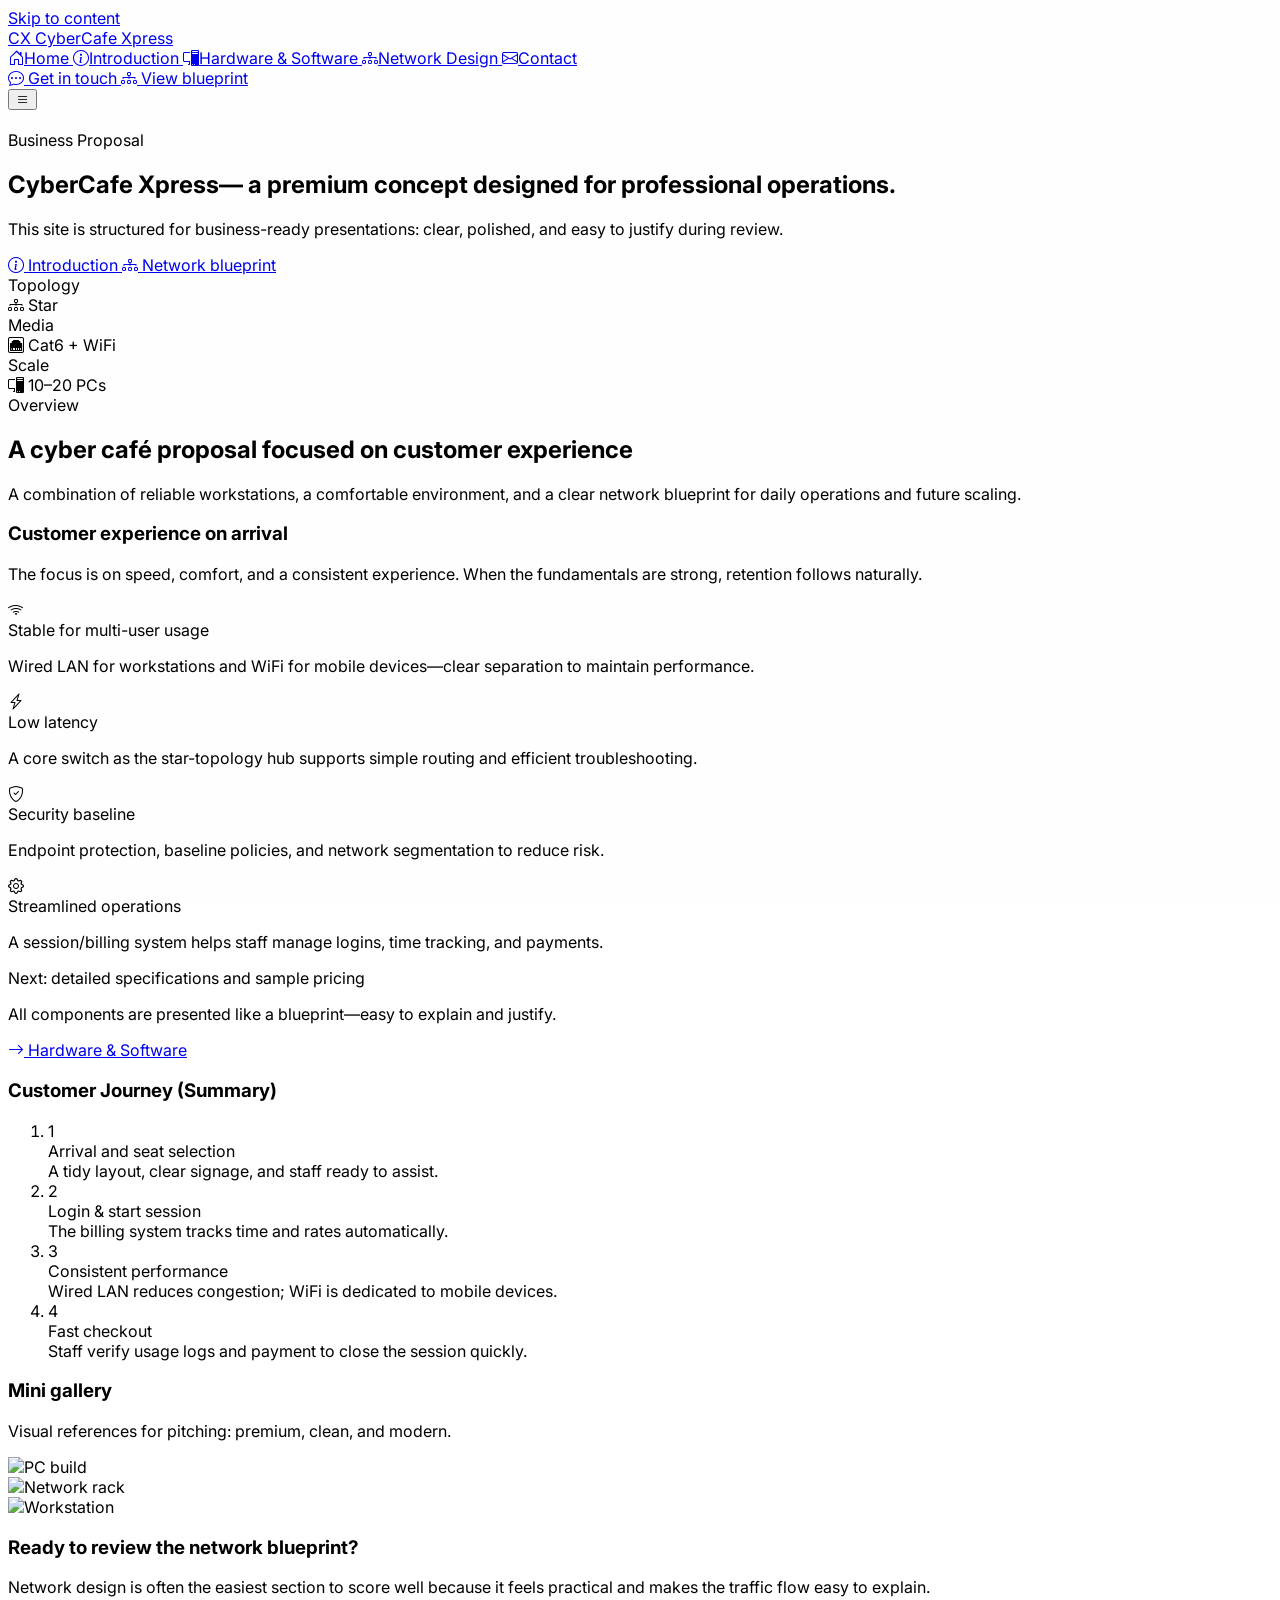
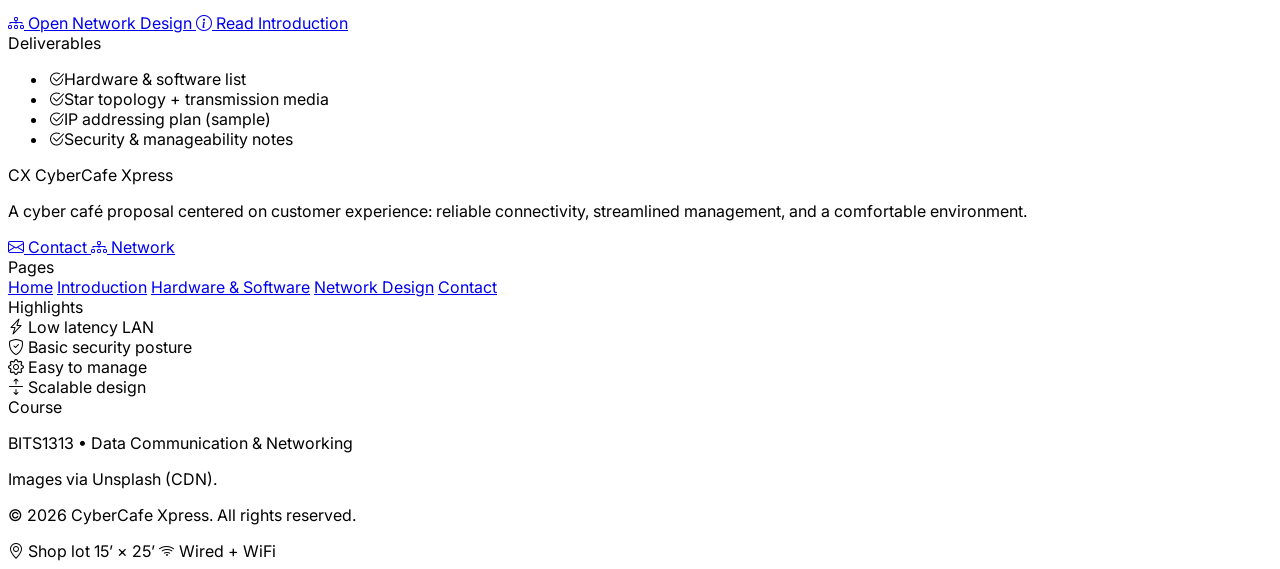
==== commit 1e186fab: "New design image format WebP for better performance" ====
--- a/index.html
+++ b/index.html
@@ -63,6 +63,30 @@
             scroll-behavior: smooth;
         }
 
+        /* Prevent temporary horizontal overflow during AOS init */
+        html,
+        body {
+            overflow-x: hidden;
+        }
+
+        @supports (overflow: clip) {
+
+            html,
+            body {
+                overflow-x: clip;
+            }
+        }
+
+        /* Prevent horizontal swipe/overscroll shifting on mobile */
+        html,
+        body {
+            overscroll-behavior-x: none;
+        }
+
+        body {
+            touch-action: pan-y;
+        }
+
         body {
             font-family: 'Google Sans', Inter, ui-sans-serif, system-ui, -apple-system, 'Segoe UI', Roboto, Arial, sans-serif;
         }
@@ -91,115 +115,151 @@
     <script defer src="https://unpkg.com/alpinejs@3.x.x/dist/cdn.min.js"></script>
 </head>
 
-<body class="noise min-h-screen bg-slate-50 text-ink-900 antialiased">
-    <header x-data="{ open:false }" @keydown.escape.window="open=false" class="sticky top-0 z-50">
+<body x-data="{ open:false }" :class="open ? 'overflow-hidden' : ''"
+    class="noise min-h-screen bg-slate-50 text-ink-900 antialiased overflow-x-clip">
+
+    <!-- Skip link -->
+    <a href="#content"
+        class="sr-only focus:not-sr-only focus:fixed focus:left-4 focus:top-4 focus:z-[70] focus:rounded-xl focus:bg-white focus:px-4 focus:py-2 focus:text-sm focus:font-semibold focus:shadow-soft">
+        Skip to content
+    </a>
+
+    <!-- Header -->
+    <header @keydown.escape.window="open=false" class="sticky top-0 z-50">
         <div class="border-b border-slate-200/70 bg-white/75 backdrop-blur supports-[backdrop-filter]:bg-white/60">
             <div class="mx-auto max-w-7xl px-4">
                 <div class="flex items-center justify-between py-3">
-                    <a href="index.html" class="group flex items-center gap-3 font-bold tracking-tight">
-                        <span class="relative inline-flex h-10 w-10 items-center justify-center rounded-2xl bg-ink-950 text-white shadow-soft">
-                            <span class="absolute -inset-1 rounded-2xl bg-gradient-to-tr from-brand-600/30 via-sky-400/20 to-fuchsia-500/20 blur opacity-0 transition group-hover:opacity-100"></span>
+                    <!-- Brand (min-w-0 + truncate to prevent overflow) -->
+                    <a href="index.html" class="group flex min-w-0 items-center gap-3 font-bold tracking-tight">
+                        <span
+                            class="relative inline-flex h-10 w-10 shrink-0 items-center justify-center rounded-2xl bg-ink-950 text-white shadow-soft">
+                            <span
+                                class="absolute -inset-1 rounded-2xl bg-gradient-to-tr from-brand-600/30 via-sky-400/20 to-fuchsia-500/20 blur opacity-0 transition group-hover:opacity-100"></span>
                             <span class="relative">CX</span>
                         </span>
-                        <span class="text-ink-900">CyberCafe Xpress</span>
+
+                        <span class="min-w-0 truncate text-ink-900">
+                            CyberCafe Xpress
+                        </span>
                     </a>
 
-                    <nav class="hidden lg:flex items-center gap-1">
-                        <a href="index.html" aria-current="page" class="relative inline-flex items-center gap-2 px-3 py-2 text-sm font-semibold text-ink-900 transition
-                after:absolute after:left-3 after:right-3 after:-bottom-0.5 after:h-px after:bg-brand-600 after:origin-left after:transition after:duration-300 after:scale-x-100 after:opacity-100">
+                    <!-- Desktop nav -->
+                    <nav class="hidden lg:flex items-center gap-1" aria-label="Primary navigation">
+                        <a href="index.html" aria-current="page"
+                            class="relative inline-flex items-center gap-2 px-3 py-2 text-sm font-semibold text-ink-900 transition after:absolute after:left-3 after:right-3 after:-bottom-0.5 after:h-px after:bg-brand-600 after:origin-left after:transition after:duration-300 after:scale-x-100 after:opacity-100">
                             <i class="bi bi-house-door text-[0.95rem]"></i><span>Home</span>
                         </a>
-                        <a href="about.html" class="relative inline-flex items-center gap-2 px-3 py-2 text-sm font-semibold text-ink-600 hover:text-ink-900 transition
-                after:absolute after:left-3 after:right-3 after:-bottom-0.5 after:h-px after:bg-brand-600 after:origin-left after:transition after:duration-300 after:scale-x-0 after:opacity-0 hover:after:scale-x-100 hover:after:opacity-100">
+
+                        <a href="about.html"
+                            class="relative inline-flex items-center gap-2 px-3 py-2 text-sm font-semibold text-ink-600 hover:text-ink-900 transition after:absolute after:left-3 after:right-3 after:-bottom-0.5 after:h-px after:bg-brand-600 after:origin-left after:transition after:duration-300 after:scale-x-0 after:opacity-0 hover:after:scale-x-100 hover:after:opacity-100">
                             <i class="bi bi-info-circle text-[0.95rem]"></i><span>Introduction</span>
                         </a>
-                        <a href="services.html" class="relative inline-flex items-center gap-2 px-3 py-2 text-sm font-semibold text-ink-600 hover:text-ink-900 transition
-                after:absolute after:left-3 after:right-3 after:-bottom-0.5 after:h-px after:bg-brand-600 after:origin-left after:transition after:duration-300 after:scale-x-0 after:opacity-0 hover:after:scale-x-100 hover:after:opacity-100">
-                            <i class="bi bi-pc-display text-[0.95rem]"></i><span>Hardware & Software</span>
-                        </a>
-                        <a href="network.html" class="relative inline-flex items-center gap-2 px-3 py-2 text-sm font-semibold text-ink-600 hover:text-ink-900 transition
-                after:absolute after:left-3 after:right-3 after:-bottom-0.5 after:h-px after:bg-brand-600 after:origin-left after:transition after:duration-300 after:scale-x-0 after:opacity-0 hover:after:scale-x-100 hover:after:opacity-100">
+
+                        <a href="services.html"
+                            class="relative inline-flex items-center gap-2 px-3 py-2 text-sm font-semibold text-ink-600 hover:text-ink-900 transition after:absolute after:left-3 after:right-3 after:-bottom-0.5 after:h-px after:bg-brand-600 after:origin-left after:transition after:duration-300 after:scale-x-0 after:opacity-0 hover:after:scale-x-100 hover:after:opacity-100">
+                            <i class="bi bi-pc-display text-[0.95rem]"></i><span>Hardware &amp; Software</span>
+                        </a>
+
+                        <a href="network.html"
+                            class="relative inline-flex items-center gap-2 px-3 py-2 text-sm font-semibold text-ink-600 hover:text-ink-900 transition after:absolute after:left-3 after:right-3 after:-bottom-0.5 after:h-px after:bg-brand-600 after:origin-left after:transition after:duration-300 after:scale-x-0 after:opacity-0 hover:after:scale-x-100 hover:after:opacity-100">
                             <i class="bi bi-diagram-3 text-[0.95rem]"></i><span>Network Design</span>
                         </a>
-                        <a href="contact.html" class="relative inline-flex items-center gap-2 px-3 py-2 text-sm font-semibold text-ink-600 hover:text-ink-900 transition
-                after:absolute after:left-3 after:right-3 after:-bottom-0.5 after:h-px after:bg-brand-600 after:origin-left after:transition after:duration-300 after:scale-x-0 after:opacity-0 hover:after:scale-x-100 hover:after:opacity-100">
+
+                        <a href="contact.html"
+                            class="relative inline-flex items-center gap-2 px-3 py-2 text-sm font-semibold text-ink-600 hover:text-ink-900 transition after:absolute after:left-3 after:right-3 after:-bottom-0.5 after:h-px after:bg-brand-600 after:origin-left after:transition after:duration-300 after:scale-x-0 after:opacity-0 hover:after:scale-x-100 hover:after:opacity-100">
                             <i class="bi bi-envelope text-[0.95rem]"></i><span>Contact</span>
                         </a>
                     </nav>
 
+                    <!-- Desktop CTAs -->
                     <div class="hidden lg:flex items-center gap-2">
-                        <a href="contact.html" class="inline-flex items-center gap-2 rounded-2xl border border-slate-200 bg-white px-4 py-2 text-sm font-semibold text-ink-700 shadow-sm transition hover:bg-slate-50">
-                            <i class="bi bi-chat-dots"></i>
-                            Get in touch
-                        </a>
-                        <a href="network.html" class="inline-flex items-center gap-2 rounded-2xl bg-ink-950 px-4 py-2 text-sm font-semibold text-white shadow-soft transition hover:bg-ink-900">
-                            <i class="bi bi-diagram-3"></i>
-                            View blueprint
-                        </a>
-                    </div>
-
-                    <button
-                        @click="open=!open"
-                        :aria-expanded="open.toString()"
-                        aria-controls="mobileMenu"
-                        class="lg:hidden inline-flex items-center justify-center rounded-2xl border border-slate-200 bg-white p-2.5 text-ink-900 shadow-sm hover:bg-slate-50">
-                        <span class="sr-only">Toggle navigation</span>
-                        <div class="relative h-5 w-6">
-                            <span class="absolute left-0 top-1 h-0.5 w-6 bg-ink-950 transition duration-300" :class="open ? 'translate-y-2 rotate-45' : ''"></span>
-                            <span class="absolute left-0 top-2.5 h-0.5 w-6 bg-ink-950 transition duration-300" :class="open ? 'opacity-0' : 'opacity-100'"></span>
-                            <span class="absolute left-0 top-4 h-0.5 w-6 bg-ink-950 transition duration-300" :class="open ? '-translate-y-2 -rotate-45' : ''"></span>
-                        </div>
+                        <a href="contact.html"
+                            class="inline-flex items-center gap-2 rounded-2xl border border-slate-200 bg-white px-4 py-2 text-sm font-semibold text-ink-700 shadow-sm transition hover:bg-slate-50">
+                            <i class="bi bi-chat-dots"></i> Get in touch
+                        </a>
+                        <a href="network.html"
+                            class="inline-flex items-center gap-2 rounded-2xl bg-ink-950 px-4 py-2 text-sm font-semibold text-white shadow-soft transition hover:bg-ink-900">
+                            <i class="bi bi-diagram-3"></i> View blueprint
+                        </a>
+                    </div>
+
+                    <!-- Mobile button -->
+                    <button type="button" @click="open=true"
+                        class="lg:hidden inline-flex shrink-0 items-center justify-center rounded-2xl border border-slate-200 bg-white px-3 py-2 text-ink-900 shadow-sm hover:bg-slate-50"
+                        aria-label="Open menu" :aria-expanded="open.toString()">
+                        <i class="bi bi-list text-xl"></i>
                     </button>
                 </div>
             </div>
         </div>
 
         <!-- Mobile overlay -->
-        <div x-show="open" x-cloak x-transition.opacity class="fixed inset-0 z-40 bg-ink-950/40 backdrop-blur-sm" @click="open=false"></div>
-
-        <!-- Mobile menu sheet -->
-        <div
-            id="mobileMenu"
-            x-show="open"
-            x-cloak
+        <div x-show="open" x-cloak x-transition.opacity.duration.200ms
+            class="fixed inset-0 z-50 bg-ink-950/40 backdrop-blur-sm" @click="open=false" aria-hidden="true"></div>
+
+        <!-- Mobile drawer (no top offset dependency) -->
+        <div x-show="open" x-cloak
             x-transition:enter="transition ease-out duration-250"
-            x-transition:enter-start="opacity-0 -translate-y-3"
-            x-transition:enter-end="opacity-100 translate-y-0"
+            x-transition:enter-start="transform translate-y-3 opacity-0"
+            x-transition:enter-end="transform translate-y-0 opacity-100"
             x-transition:leave="transition ease-in duration-200"
-            x-transition:leave-start="opacity-100 translate-y-0"
-            x-transition:leave-end="opacity-0 -translate-y-3"
-            class="fixed inset-x-0 top-[64px] z-50 lg:hidden">
-            <div class="mx-auto max-w-7xl px-4">
-                <div class="rounded-[1.75rem] border border-slate-200 bg-white p-3 shadow-glow">
-                    <div class="grid gap-2">
-                        <a href="index.html" aria-current="page" @click="open=false" class="flex items-center gap-3 rounded-2xl px-4 py-3 text-sm font-semibold transition bg-ink-900 text-white shadow-sm">
-                            <span class="inline-flex h-9 w-9 items-center justify-center rounded-xl border border-slate-200 bg-white/80 text-ink-900"><i class="bi bi-house-door"></i></span>
-                            <span>Home</span>
-                        </a>
-                        <a href="about.html" @click="open=false" class="flex items-center gap-3 rounded-2xl px-4 py-3 text-sm font-semibold transition text-ink-800 hover:bg-ink-50">
-                            <span class="inline-flex h-9 w-9 items-center justify-center rounded-xl border border-slate-200 bg-white/80 text-ink-900"><i class="bi bi-info-circle"></i></span>
-                            <span>Introduction</span>
-                        </a>
-                        <a href="services.html" @click="open=false" class="flex items-center gap-3 rounded-2xl px-4 py-3 text-sm font-semibold transition text-ink-800 hover:bg-ink-50">
-                            <span class="inline-flex h-9 w-9 items-center justify-center rounded-xl border border-slate-200 bg-white/80 text-ink-900"><i class="bi bi-pc-display"></i></span>
-                            <span>Hardware & Software</span>
-                        </a>
-                        <a href="network.html" @click="open=false" class="flex items-center gap-3 rounded-2xl px-4 py-3 text-sm font-semibold transition text-ink-800 hover:bg-ink-50">
-                            <span class="inline-flex h-9 w-9 items-center justify-center rounded-xl border border-slate-200 bg-white/80 text-ink-900"><i class="bi bi-diagram-3"></i></span>
-                            <span>Network Design</span>
-                        </a>
-                        <a href="contact.html" @click="open=false" class="flex items-center gap-3 rounded-2xl px-4 py-3 text-sm font-semibold transition text-ink-800 hover:bg-ink-50">
-                            <span class="inline-flex h-9 w-9 items-center justify-center rounded-xl border border-slate-200 bg-white/80 text-ink-900"><i class="bi bi-envelope"></i></span>
-                            <span>Contact</span>
-                        </a>
-                    </div>
-
-                    <div class="mt-3 grid grid-cols-2 gap-2">
-                        <a href="contact.html" @click="open=false" class="inline-flex items-center justify-center gap-2 rounded-2xl border border-slate-200 bg-white px-4 py-3 text-sm font-semibold text-ink-800 hover:bg-slate-50">
-                            <i class="bi bi-chat-dots"></i> Contact
-                        </a>
-                        <a href="network.html" @click="open=false" class="inline-flex items-center justify-center gap-2 rounded-2xl bg-ink-950 px-4 py-3 text-sm font-semibold text-white hover:bg-ink-900">
-                            <i class="bi bi-diagram-3"></i> Blueprint
+            x-transition:leave-start="transform translate-y-0 opacity-100"
+            x-transition:leave-end="transform translate-y-3 opacity-0"
+            class="fixed left-0 right-0 top-0 z-[60] mx-auto max-w-7xl px-4 pt-4 lg:hidden">
+            <div class="rounded-[2rem] border border-slate-200 bg-white shadow-soft">
+                <div class="flex items-center justify-between p-4">
+                    <div class="flex items-center gap-3 font-bold tracking-tight">
+                        <span class="inline-flex h-10 w-10 items-center justify-center rounded-2xl bg-ink-950 text-white">CX</span>
+                        <span>Menu</span>
+                    </div>
+                    <button type="button" @click="open=false"
+                        class="inline-flex items-center justify-center rounded-2xl border border-slate-200 bg-white px-3 py-2 text-ink-900 hover:bg-slate-50"
+                        aria-label="Close menu">
+                        <i class="bi bi-x-lg"></i>
+                    </button>
+                </div>
+
+                <div class="px-4 pb-4 max-h-[calc(100dvh-92px)] overflow-y-auto">
+                    <nav class="grid gap-2" aria-label="Mobile navigation">
+                        <a href="index.html" @click="open=false" aria-current="page"
+                            class="flex items-center justify-between rounded-2xl border border-brand-200 bg-brand-50 px-4 py-3 text-sm font-semibold text-ink-900">
+                            <span class="inline-flex items-center gap-3"><i class="bi bi-house-door"></i> Home</span>
+                            <i class="bi bi-chevron-right text-ink-400"></i>
+                        </a>
+
+                        <a href="about.html" @click="open=false"
+                            class="flex items-center justify-between rounded-2xl border border-slate-200 bg-white px-4 py-3 text-sm font-semibold text-ink-800 hover:bg-slate-50">
+                            <span class="inline-flex items-center gap-3"><i class="bi bi-info-circle"></i> Introduction</span>
+                            <i class="bi bi-chevron-right text-ink-400"></i>
+                        </a>
+
+                        <a href="services.html" @click="open=false"
+                            class="flex items-center justify-between rounded-2xl border border-slate-200 bg-white px-4 py-3 text-sm font-semibold text-ink-800 hover:bg-slate-50">
+                            <span class="inline-flex items-center gap-3"><i class="bi bi-pc-display"></i> Hardware &amp; Software</span>
+                            <i class="bi bi-chevron-right text-ink-400"></i>
+                        </a>
+
+                        <a href="network.html" @click="open=false"
+                            class="flex items-center justify-between rounded-2xl border border-slate-200 bg-white px-4 py-3 text-sm font-semibold text-ink-800 hover:bg-slate-50">
+                            <span class="inline-flex items-center gap-3"><i class="bi bi-diagram-3"></i> Network Design</span>
+                            <i class="bi bi-chevron-right text-ink-400"></i>
+                        </a>
+
+                        <a href="contact.html" @click="open=false"
+                            class="flex items-center justify-between rounded-2xl border border-slate-200 bg-white px-4 py-3 text-sm font-semibold text-ink-800 hover:bg-slate-50">
+                            <span class="inline-flex items-center gap-3"><i class="bi bi-envelope"></i> Contact</span>
+                            <i class="bi bi-chevron-right text-ink-400"></i>
+                        </a>
+                    </nav>
+
+                    <div class="mt-4 grid gap-2 sm:grid-cols-2">
+                        <a href="contact.html" @click="open=false"
+                            class="inline-flex items-center justify-center gap-2 rounded-2xl bg-ink-950 px-5 py-3 text-sm font-semibold text-white shadow-soft hover:bg-ink-900">
+                            <i class="bi bi-chat-dots"></i> Get in touch
+                        </a>
+                        <a href="network.html" @click="open=false"
+                            class="inline-flex items-center justify-center gap-2 rounded-2xl border border-slate-200 bg-white px-5 py-3 text-sm font-semibold text-ink-800 hover:bg-slate-50">
+                            <i class="bi bi-diagram-3"></i> View blueprint
                         </a>
                     </div>
                 </div>
@@ -208,7 +268,7 @@
     </header>
     <section class="relative overflow-hidden">
         <div class="absolute inset-0">
-            <img src="https://images.unsplash.com/photo-1751151015825-e68d02db0a4f?fm=webp&ixid=M3wxMjA3fDB8MHxwaG90by1wYWdlfHx8fGVufDB8fHx8fA%3D%3D&ixlib=rb-4.1.0&q=60&w=1920" alt="" class="h-full w-full object-cover" loading="eager" fetchpriority="high" decoding="async" referrerpolicy="no-referrer">
+            <img src="https://images.unsplash.com/photo-1751151015825-e68d02db0a4f?fm=webp&ixid=M3wxMjA3fDB8MHxwaG90by1wYWdlfHx8fGVufDB8fHx8fA%3D%3D&ixlib=rb-4.1.0&q=60&w=1600" alt="" class="h-full w-full object-cover" loading="eager" fetchpriority="high" decoding="async" referrerpolicy="no-referrer">
             <div class="absolute inset-0 bg-gradient-to-b from-ink-950/80 via-ink-950/70 to-slate-50"></div>
             <div class="absolute inset-0 opacity-[0.10] [background-image:linear-gradient(to_right,rgba(255,255,255,.25)_1px,transparent_1px),linear-gradient(to_bottom,rgba(255,255,255,.25)_1px,transparent_1px)] [background-size:72px_72px]"></div>
         </div>
@@ -252,7 +312,7 @@
             </div>
         </div>
     </section>
-    <main class="mx-auto max-w-7xl px-4 py-14">
+    <main id="content" class="mx-auto max-w-7xl px-4 py-14">
         <div class="mb-8 max-w-2xl" data-aos="fade-up">
             <div class="text-xs font-bold uppercase tracking-wider text-ink-500">Overview</div>
             <h2 class="mt-2 text-2xl font-bold tracking-tight sm:text-3xl">A cyber café proposal focused on customer experience</h2>
@@ -359,13 +419,13 @@
                     <p class="mt-3 text-sm text-ink-600">Visual references for pitching: premium, clean, and modern.</p>
                     <div class="mt-5 grid grid-cols-3 gap-3">
                         <div class="overflow-hidden rounded-2xl border border-slate-200">
-                            <img src="https://images.unsplash.com/photo-1640865993619-cb8f720bf908?fm=webp&ixid=M3wxMjA3fDB8MHxwaG90by1wYWdlfHx8fGVufDB8fHx8fA%3D%3D&ixlib=rb-4.1.0&q=60&w=900" alt="PC build" class="h-24 w-full object-cover" loading="lazy" decoding="async" referrerpolicy="no-referrer">
+                            <img src="https://images.unsplash.com/photo-1640865993619-cb8f720bf908?fm=webp&ixid=M3wxMjA3fDB8MHxwaG90by1wYWdlfHx8fGVufDB8fHx8fA%3D%3D&ixlib=rb-4.1.0&q=50&w=600" alt="PC build" class="h-24 w-full object-cover" loading="lazy" decoding="async" referrerpolicy="no-referrer">
                         </div>
                         <div class="overflow-hidden rounded-2xl border border-slate-200">
-                            <img src="https://images.unsplash.com/photo-1752336459369-d7ff0ab9da43?fm=webp&ixid=M3wxMjA3fDB8MHxwaG90by1wYWdlfHx8fGVufDB8fHx8fA%3D%3D&ixlib=rb-4.1.0&q=60&w=900" alt="Network rack" class="h-24 w-full object-cover" loading="lazy" decoding="async" referrerpolicy="no-referrer">
+                            <img src="https://images.unsplash.com/photo-1752336459369-d7ff0ab9da43?fm=webp&ixid=M3wxMjA3fDB8MHxwaG90by1wYWdlfHx8fGVufDB8fHx8fA%3D%3D&ixlib=rb-4.1.0&q=50&w=600" alt="Network rack" class="h-24 w-full object-cover" loading="lazy" decoding="async" referrerpolicy="no-referrer">
                         </div>
                         <div class="overflow-hidden rounded-2xl border border-slate-200">
-                            <img src="https://images.unsplash.com/photo-1738245494097-9b1e3971c3eb?fm=webp&ixid=M3wxMjA3fDB8MHxwaG90by1wYWdlfHx8fGVufDB8fHx8fA%3D%3D&ixlib=rb-4.1.0&q=60&w=900" alt="Workstation" class="h-24 w-full object-cover" loading="lazy" decoding="async" referrerpolicy="no-referrer">
+                            <img src="https://images.unsplash.com/photo-1738245494097-9b1e3971c3eb?fm=webp&ixid=M3wxMjA3fDB8MHxwaG90by1wYWdlfHx8fGVufDB8fHx8fA%3D%3D&ixlib=rb-4.1.0&q=50&w=600" alt="Workstation" class="h-24 w-full object-cover" loading="lazy" decoding="async" referrerpolicy="no-referrer">
                         </div>
                     </div>
                 </div>
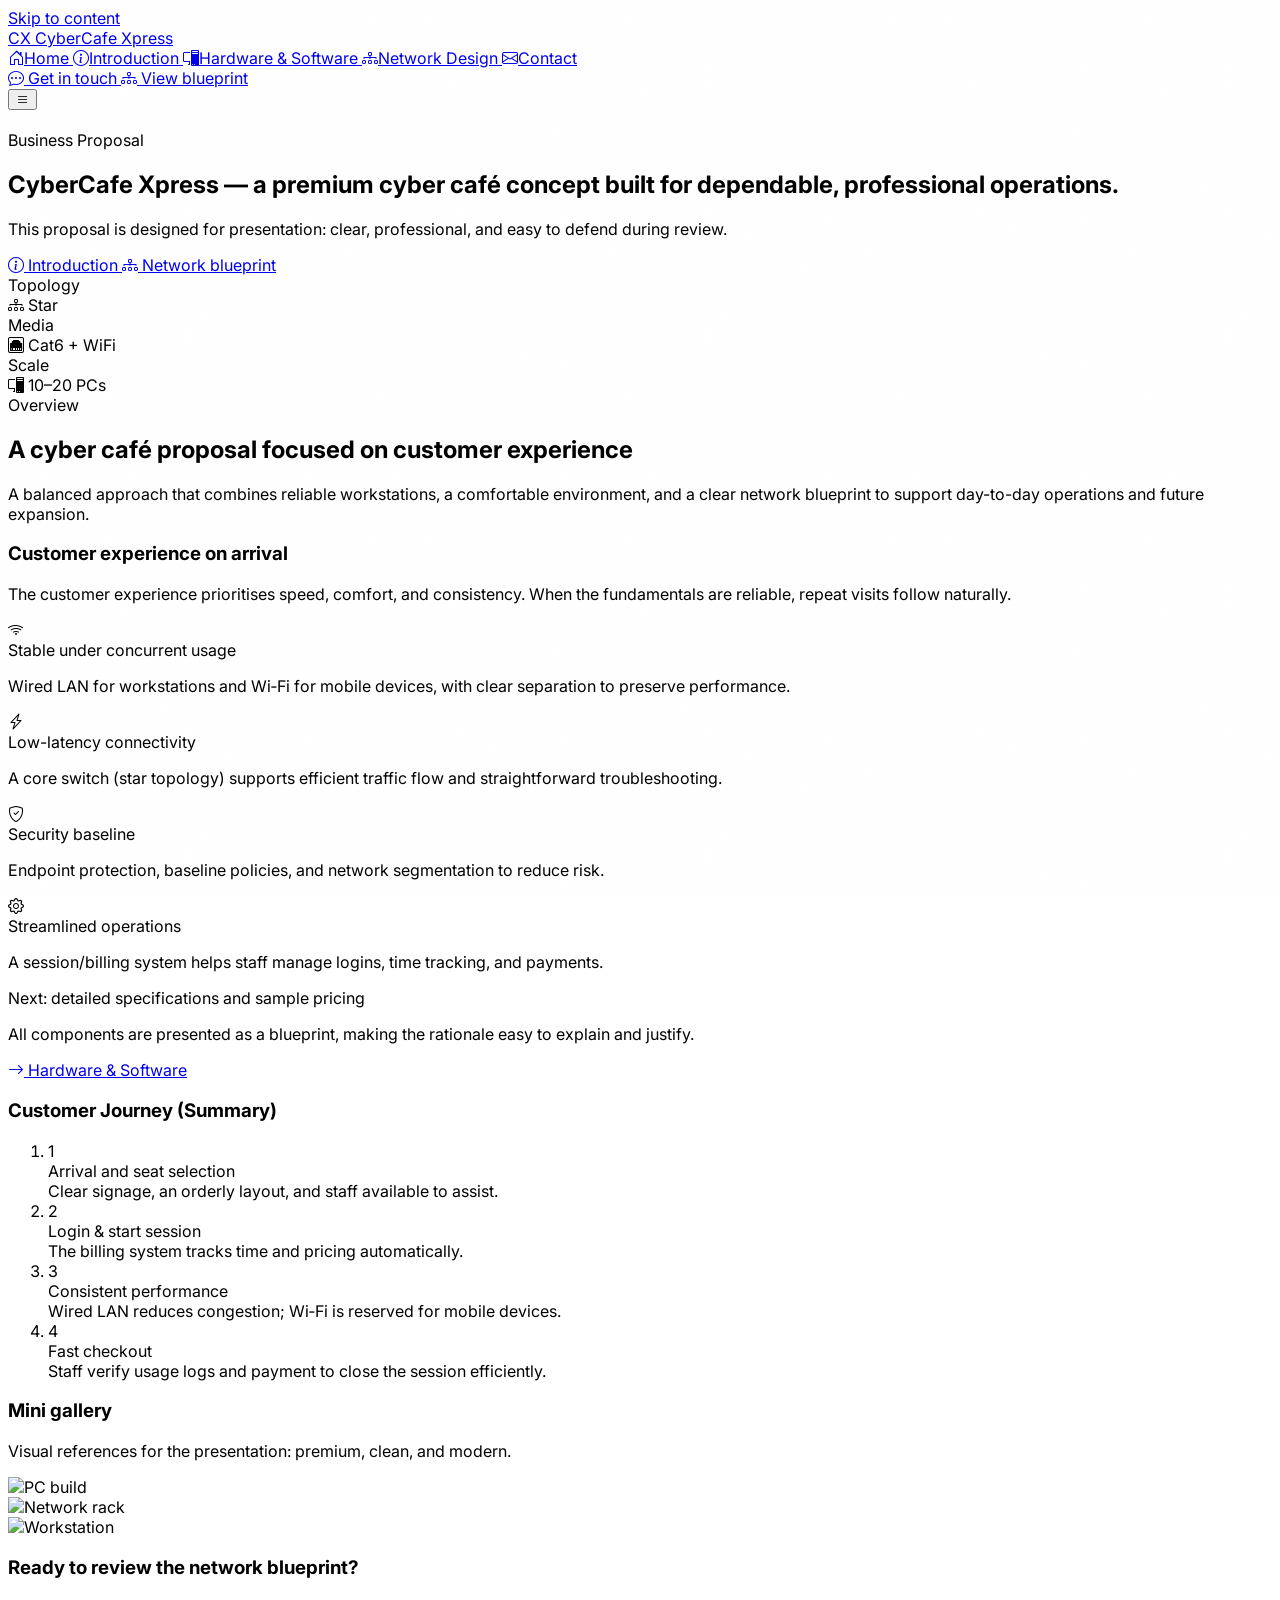
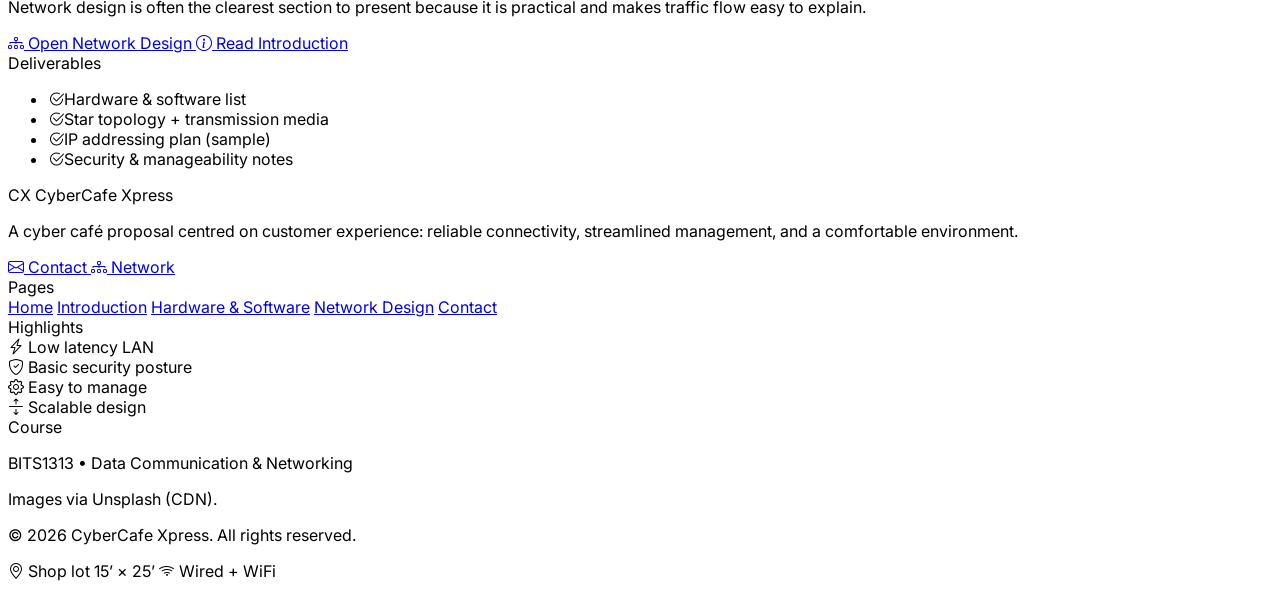
==== commit 4db03d44: "New Changes: deliver responsive design adjustments for better mobile compatibility" ====
--- a/index.html
+++ b/index.html
@@ -280,10 +280,10 @@
                     Business Proposal
                 </div>
                 <h1 class="mt-5 text-3xl font-bold tracking-tight text-white sm:text-5xl">
-                    CyberCafe Xpress— a premium concept designed for professional operations.
+                    CyberCafe Xpress — a premium cyber café concept built for dependable, professional operations.
                 </h1>
                 <p class="mt-5 text-base leading-relaxed text-white/80 sm:text-lg">
-                    This site is structured for business-ready presentations: clear, polished, and easy to justify during review.
+                    This proposal is designed for presentation: clear, professional, and easy to defend during review.
                 </p>
 
                 <div class="mt-8 flex flex-wrap items-center gap-3">
@@ -316,7 +316,7 @@
         <div class="mb-8 max-w-2xl" data-aos="fade-up">
             <div class="text-xs font-bold uppercase tracking-wider text-ink-500">Overview</div>
             <h2 class="mt-2 text-2xl font-bold tracking-tight sm:text-3xl">A cyber café proposal focused on customer experience</h2>
-            <p class="mt-3 text-ink-600">A combination of reliable workstations, a comfortable environment, and a clear network blueprint for daily operations and future scaling.</p>
+            <p class="mt-3 text-ink-600">A balanced approach that combines reliable workstations, a comfortable environment, and a clear network blueprint to support day-to-day operations and future expansion.</p>
         </div>
 
         <section class="grid gap-6 lg:grid-cols-12 lg:items-start">
@@ -324,7 +324,7 @@
                 <div class="rounded-[2.25rem] border border-slate-200 bg-white p-8 shadow-soft" data-aos="fade-up">
                     <h3 class="text-lg font-bold">Customer experience on arrival</h3>
                     <p class="mt-3 text-sm text-ink-600">
-                        The focus is on speed, comfort, and a consistent experience. When the fundamentals are strong, retention follows naturally.
+                        The customer experience prioritises speed, comfort, and consistency. When the fundamentals are reliable, repeat visits follow naturally.
                     </p>
 
                     <div class="mt-6 grid gap-4 sm:grid-cols-2">
@@ -333,9 +333,9 @@
                                 <span class="inline-flex h-12 w-12 items-center justify-center rounded-2xl bg-brand-50 text-brand-700 border border-brand-200">
                                     <i class="bi bi-wifi text-xl"></i>
                                 </span>
-                                <div class="font-semibold">Stable for multi-user usage</div>
-                            </div>
-                            <p class="mt-3 text-sm text-ink-600">Wired LAN for workstations and WiFi for mobile devices—clear separation to maintain performance.</p>
+                                <div class="font-semibold">Stable under concurrent usage</div>
+                            </div>
+                            <p class="mt-3 text-sm text-ink-600">Wired LAN for workstations and Wi‑Fi for mobile devices, with clear separation to preserve performance.</p>
                         </div>
 
                         <div class="rounded-3xl border border-slate-200 bg-white p-6 shadow-sm">
@@ -343,9 +343,9 @@
                                 <span class="inline-flex h-12 w-12 items-center justify-center rounded-2xl bg-brand-50 text-brand-700 border border-brand-200">
                                     <i class="bi bi-lightning-charge text-xl"></i>
                                 </span>
-                                <div class="font-semibold">Low latency</div>
-                            </div>
-                            <p class="mt-3 text-sm text-ink-600">A core switch as the star-topology hub supports simple routing and efficient troubleshooting.</p>
+                                <div class="font-semibold">Low-latency connectivity</div>
+                            </div>
+                            <p class="mt-3 text-sm text-ink-600">A core switch (star topology) supports efficient traffic flow and straightforward troubleshooting.</p>
                         </div>
 
                         <div class="rounded-3xl border border-slate-200 bg-white p-6 shadow-sm">
@@ -373,7 +373,7 @@
                         <div class="flex flex-col gap-4 sm:flex-row sm:items-center sm:justify-between">
                             <div>
                                 <div class="text-sm font-semibold">Next: detailed specifications and sample pricing</div>
-                                <p class="mt-1 text-sm text-ink-600">All components are presented like a blueprint—easy to explain and justify.</p>
+                                <p class="mt-1 text-sm text-ink-600">All components are presented as a blueprint, making the rationale easy to explain and justify.</p>
                             </div>
                             <a href="services.html" class="inline-flex items-center justify-center gap-2 rounded-2xl bg-ink-950 px-5 py-3 text-sm font-semibold text-white shadow-soft transition hover:bg-ink-900">
                                 <i class="bi bi-arrow-right"></i> Hardware & Software
@@ -390,25 +390,25 @@
                         <li class="flex gap-3">
                             <span class="mt-0.5 inline-flex h-7 w-7 items-center justify-center rounded-xl bg-brand-600 text-white font-bold">1</span>
                             <div><span class="font-semibold text-ink-900">Arrival and seat selection</span>
-                                <div class="text-ink-600">A tidy layout, clear signage, and staff ready to assist.</div>
+                                <div class="text-ink-600">Clear signage, an orderly layout, and staff available to assist.</div>
                             </div>
                         </li>
                         <li class="flex gap-3">
                             <span class="mt-0.5 inline-flex h-7 w-7 items-center justify-center rounded-xl bg-brand-600 text-white font-bold">2</span>
                             <div><span class="font-semibold text-ink-900">Login & start session</span>
-                                <div class="text-ink-600">The billing system tracks time and rates automatically.</div>
+                                <div class="text-ink-600">The billing system tracks time and pricing automatically.</div>
                             </div>
                         </li>
                         <li class="flex gap-3">
                             <span class="mt-0.5 inline-flex h-7 w-7 items-center justify-center rounded-xl bg-brand-600 text-white font-bold">3</span>
                             <div><span class="font-semibold text-ink-900">Consistent performance</span>
-                                <div class="text-ink-600">Wired LAN reduces congestion; WiFi is dedicated to mobile devices.</div>
+                                <div class="text-ink-600">Wired LAN reduces congestion; Wi‑Fi is reserved for mobile devices.</div>
                             </div>
                         </li>
                         <li class="flex gap-3">
                             <span class="mt-0.5 inline-flex h-7 w-7 items-center justify-center rounded-xl bg-brand-600 text-white font-bold">4</span>
                             <div><span class="font-semibold text-ink-900">Fast checkout</span>
-                                <div class="text-ink-600">Staff verify usage logs and payment to close the session quickly.</div>
+                                <div class="text-ink-600">Staff verify usage logs and payment to close the session efficiently.</div>
                             </div>
                         </li>
                     </ol>
@@ -416,7 +416,7 @@
 
                 <div class="rounded-[2.25rem] border border-slate-200 bg-white p-8 shadow-soft" data-aos="fade-left" data-aos-delay="160">
                     <h3 class="text-lg font-bold">Mini gallery</h3>
-                    <p class="mt-3 text-sm text-ink-600">Visual references for pitching: premium, clean, and modern.</p>
+                    <p class="mt-3 text-sm text-ink-600">Visual references for the presentation: premium, clean, and modern.</p>
                     <div class="mt-5 grid grid-cols-3 gap-3">
                         <div class="overflow-hidden rounded-2xl border border-slate-200">
                             <img src="https://images.unsplash.com/photo-1640865993619-cb8f720bf908?fm=webp&ixid=M3wxMjA3fDB8MHxwaG90by1wYWdlfHx8fGVufDB8fHx8fA%3D%3D&ixlib=rb-4.1.0&q=50&w=600" alt="PC build" class="h-24 w-full object-cover" loading="lazy" decoding="async" referrerpolicy="no-referrer">
@@ -438,7 +438,7 @@
                     <div class="lg:col-span-7">
                         <h3 class="text-2xl font-bold tracking-tight">Ready to review the network blueprint?</h3>
                         <p class="mt-3 text-ink-600">
-                            Network design is often the easiest section to score well because it feels practical and makes the traffic flow easy to explain.
+                            Network design is often the clearest section to present because it is practical and makes traffic flow easy to explain.
                         </p>
                         <div class="mt-7 flex flex-wrap gap-3">
                             <a href="network.html" class="inline-flex items-center gap-2 rounded-2xl bg-brand-600 px-6 py-3 text-sm font-semibold text-white shadow-soft transition hover:bg-brand-700">
@@ -473,7 +473,7 @@
                         <span>CyberCafe Xpress</span>
                     </div>
                     <p class="mt-4 max-w-md text-sm text-ink-600">
-                        A cyber café proposal centered on customer experience: reliable connectivity, streamlined management, and a comfortable environment.
+                        A cyber café proposal centred on customer experience: reliable connectivity, streamlined management, and a comfortable environment.
                     </p>
 
                     <div class="mt-6 flex items-center gap-3 text-sm">
